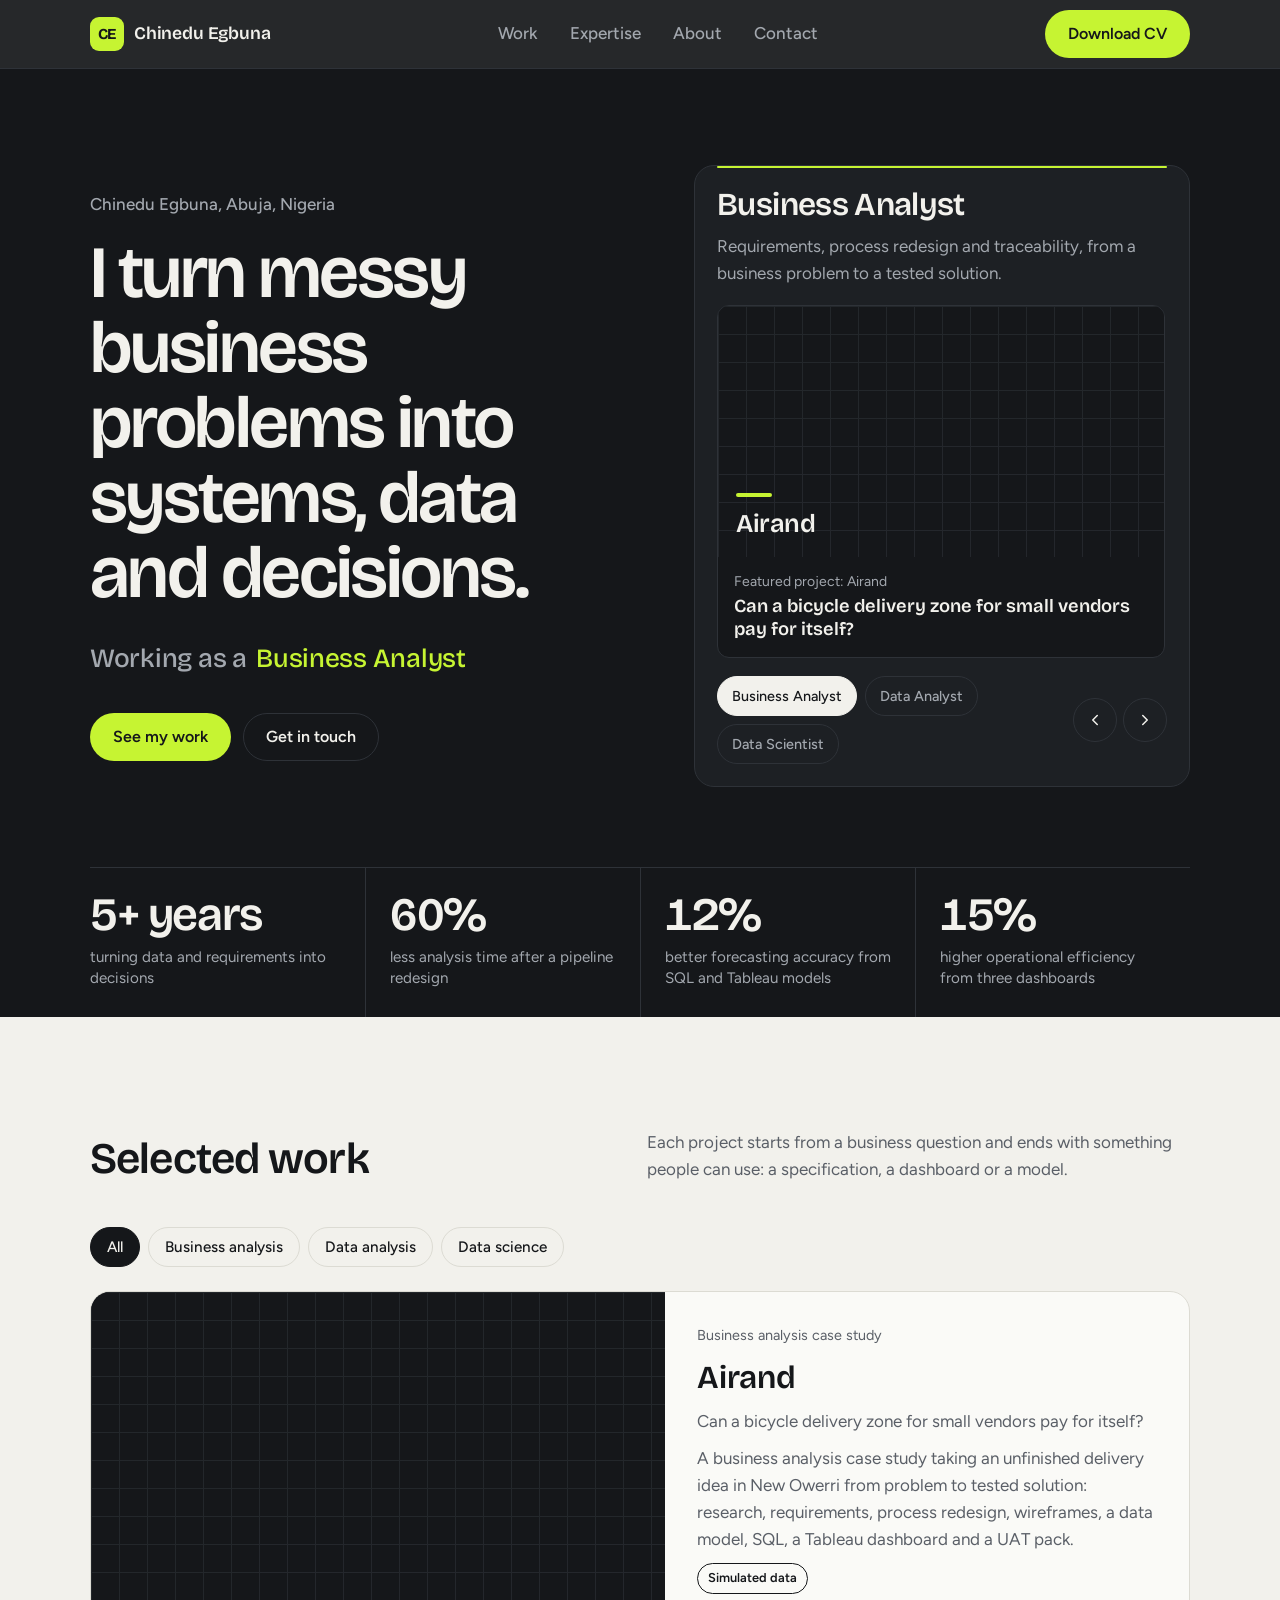
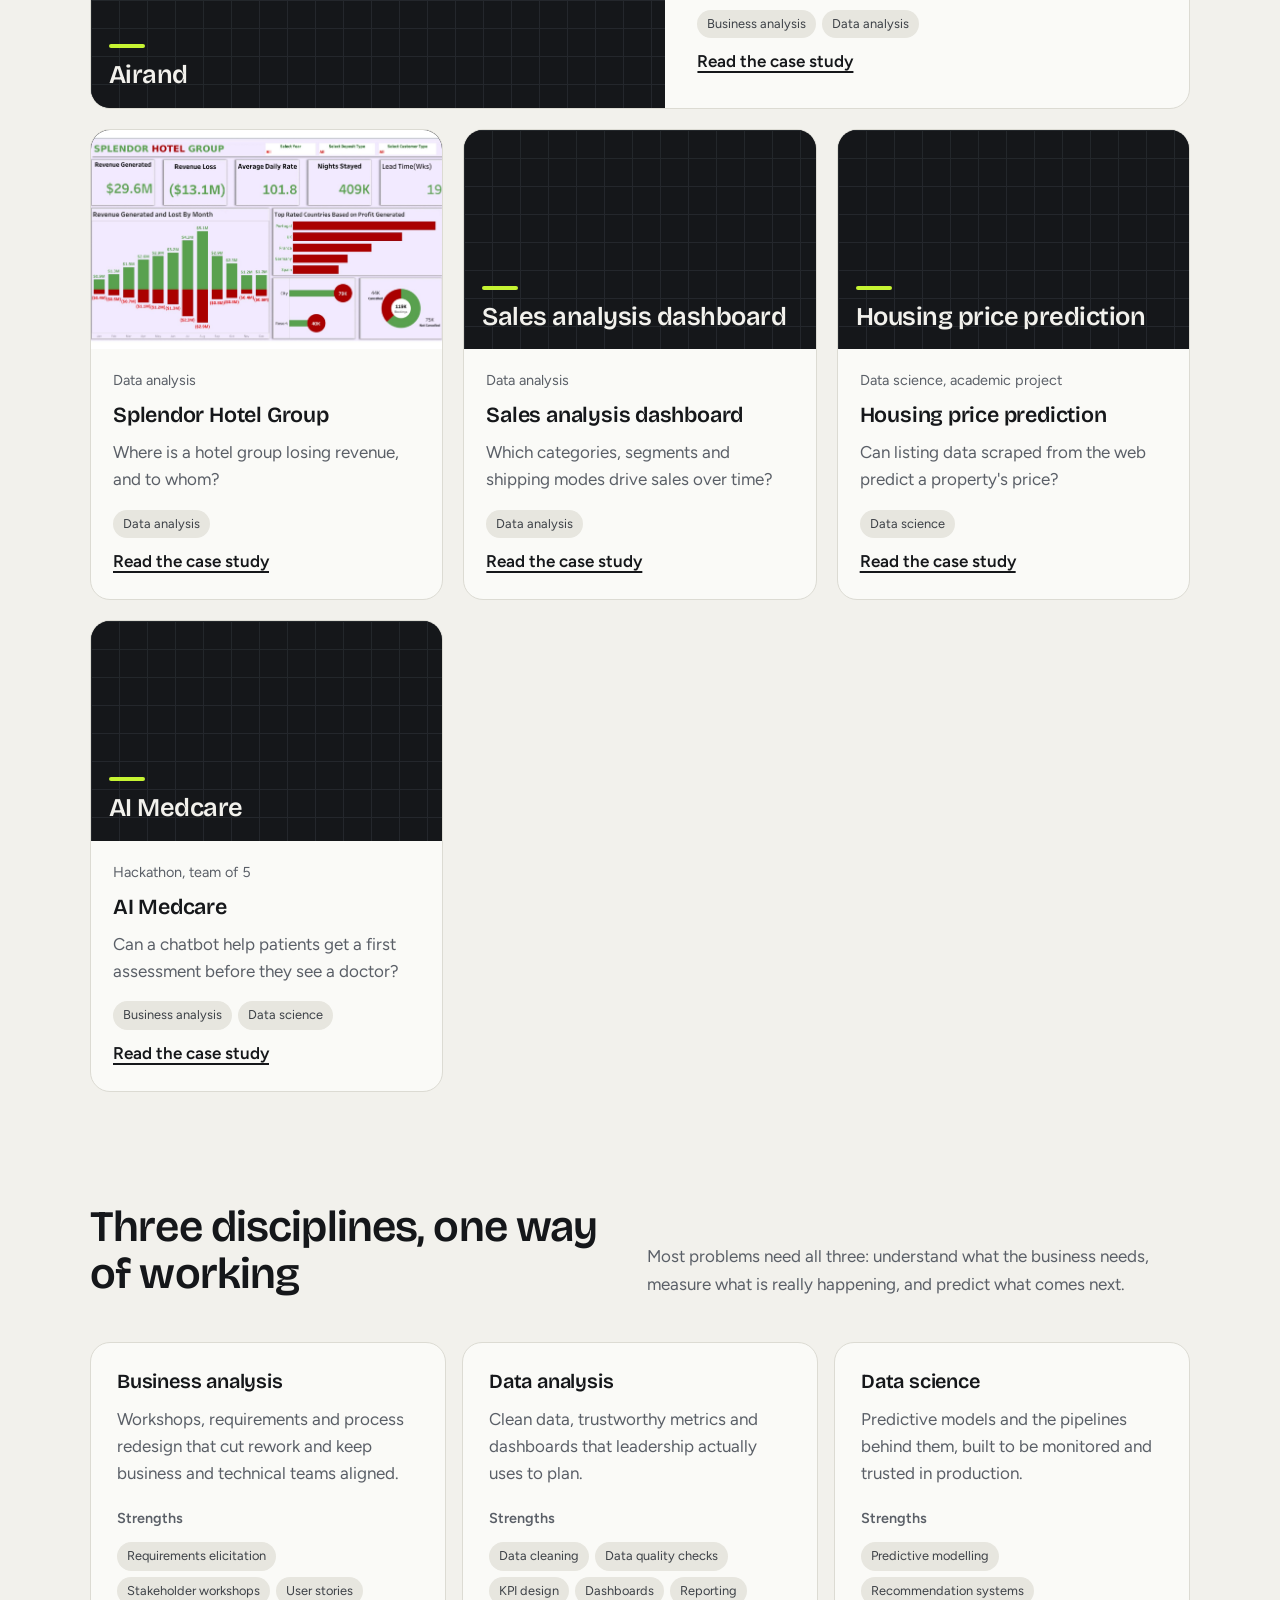
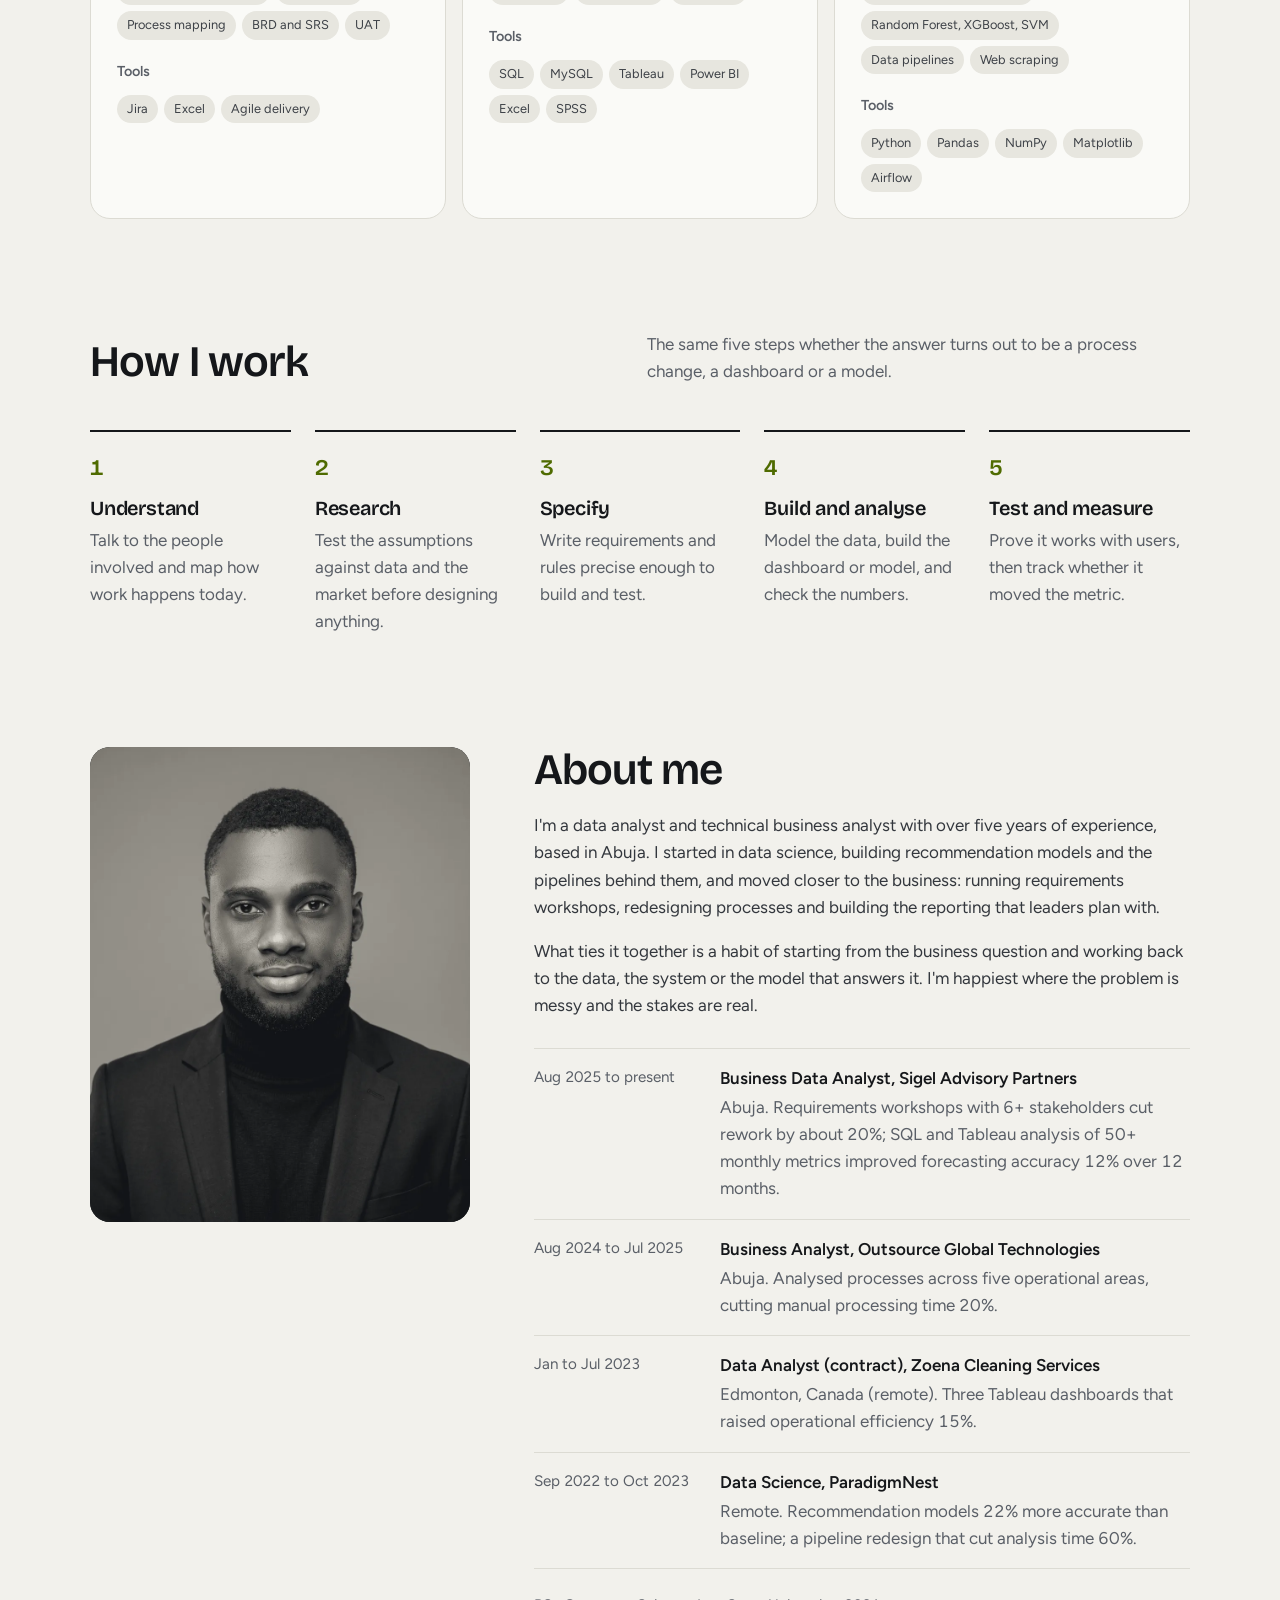
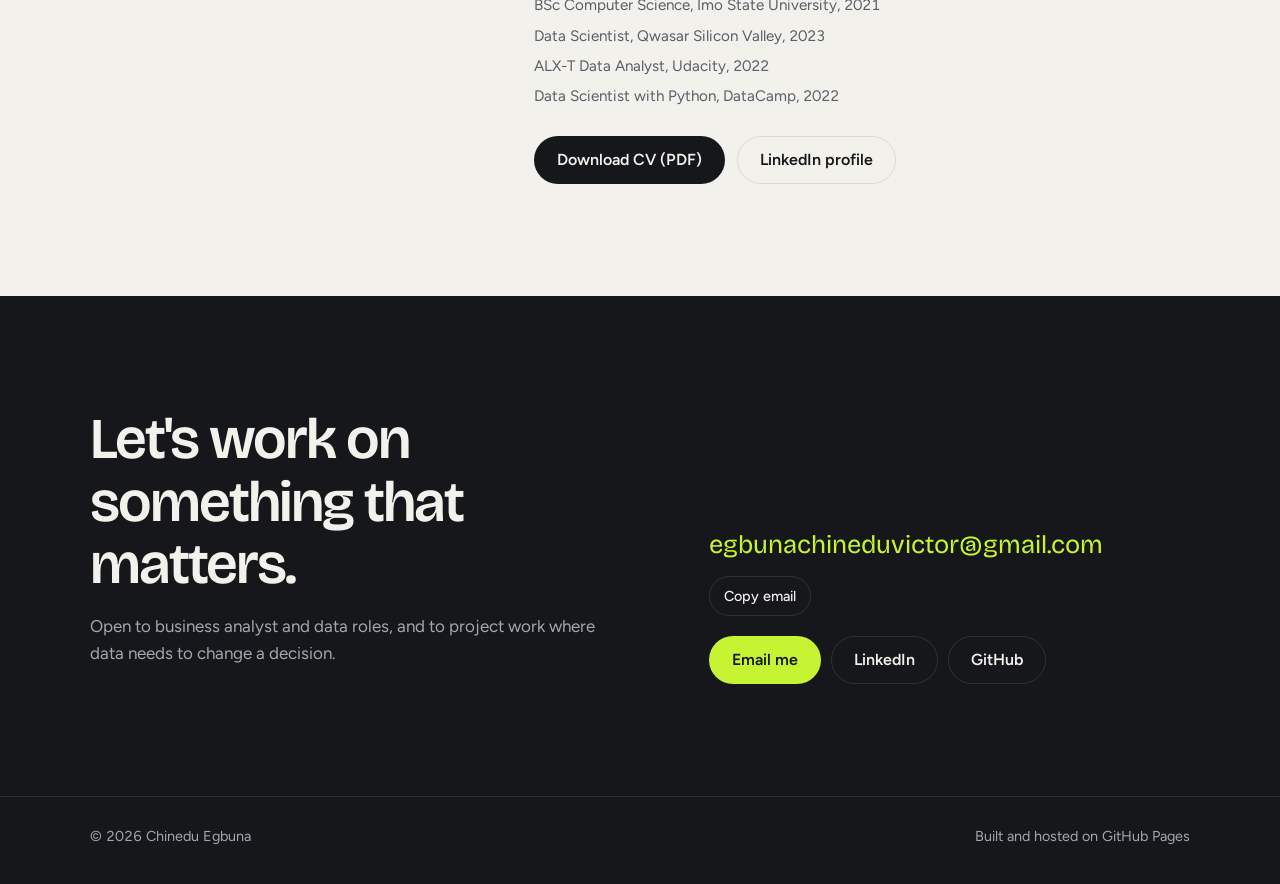
==== index.html @ e6e25c21 "Add files via upload" ====
<!doctype html>
<html lang="en">
<head>
  <meta charset="utf-8">
  <meta name="viewport" content="width=device-width, initial-scale=1">
  <title>Chinedu Egbuna: Business Analyst, Data Analyst, Data Scientist</title>
  <meta name="description" content="Chinedu Egbuna turns messy business problems into systems, data and decisions. Business analysis, data analysis and data science case studies.">
  <meta property="og:title" content="Chinedu Egbuna: Business, Data and Data Science">
  <meta property="og:description" content="I turn messy business problems into systems, data and decisions.">
  <meta property="og:type" content="website">
  <meta property="og:image" content="assets/img/chinedu-portrait.jpg">
  <meta name="theme-color" content="#15171A">
  <link rel="icon" href="data:image/svg+xml,%3Csvg xmlns='http://www.w3.org/2000/svg' viewBox='0 0 64 64'%3E%3Crect width='64' height='64' rx='16' fill='%23C6F432'/%3E%3Ctext x='32' y='42' font-family='Arial' font-weight='700' font-size='28' text-anchor='middle' fill='%2315171A'%3ECE%3C/text%3E%3C/svg%3E">
  <link rel="preconnect" href="https://fonts.googleapis.com">
  <link rel="preconnect" href="https://fonts.gstatic.com" crossorigin>
  <link href="https://fonts.googleapis.com/css2?family=Bricolage+Grotesque:opsz,wght@12..96,500;12..96,600;12..96,700&family=Figtree:wght@400;500;600&display=swap" rel="stylesheet">
  <link rel="stylesheet" href="assets/css/site.css">
</head>
<body>
  <a class="skip" href="#main">Skip to content</a>

  <header class="nav">
    <div class="wrap">
      <a class="brand" href="#top" aria-label="Chinedu Egbuna, home"><span class="brand-mark">CE</span><span>Chinedu Egbuna</span></a>
      <ul class="nav-links">
        <li><a href="#work">Work</a></li>
        <li><a href="#expertise">Expertise</a></li>
        <li><a href="#about">About</a></li>
        <li><a href="#contact">Contact</a></li>
      </ul>
      <a class="btn btn-primary nav-cta" href="assets/cv/Chinedu_Egbuna_CV.pdf" download>Download CV</a>
      <button class="menu-btn" type="button" aria-expanded="false" aria-controls="mobile-menu" aria-label="Open menu">
        <svg viewBox="0 0 24 24" fill="none" stroke="currentColor" stroke-width="2" stroke-linecap="round" aria-hidden="true"><path d="M4 7h16M4 12h16M4 17h16"/></svg>
      </button>
    </div>
    <nav id="mobile-menu" class="mobile-menu" aria-label="Mobile">
      <a href="#work">Work</a>
      <a href="#expertise">Expertise</a>
      <a href="#about">About</a>
      <a href="#contact">Contact</a>
      <a class="btn btn-primary" href="assets/cv/Chinedu_Egbuna_CV.pdf" download>Download CV</a>
    </nav>
  </header>

  <main id="main">
    <section class="hero dark" id="top">
      <div class="wrap">
        <div class="hero-grid">
          <div>
            <p class="hero-name enter d1">Chinedu Egbuna, Abuja, Nigeria</p>
            <h1 class="enter d2">I turn messy business problems into systems, data and decisions.</h1>
            <p class="role-line enter d3" aria-live="polite">
              <span>Working as a</span>
              <span class="role-word-box"><span class="role-word" id="role-word">Business Analyst</span></span>
            </p>
            <div class="hero-actions enter d4">
              <a class="btn btn-primary" href="#work">See my work</a>
              <a class="btn btn-ghost" href="#contact">Get in touch</a>
            </div>
          </div>

          <div class="role-panel enter d4" id="role-panel" role="region" aria-roledescription="carousel" aria-label="What I do">
            <div class="role-progress" aria-hidden="true"><span></span></div>
            <div class="role-viewport">
              <div class="role-track" id="role-track"><!-- slides rendered by site.js --></div>
            </div>
            <div class="role-controls">
              <div class="role-dots" id="role-dots" role="tablist" aria-label="Choose a role"></div>
              <div class="role-arrows">
                <button class="icon-btn" type="button" id="role-prev" aria-label="Previous role"><svg viewBox="0 0 24 24" fill="none" stroke="currentColor" stroke-width="2" stroke-linecap="round" stroke-linejoin="round" aria-hidden="true"><path d="M15 6l-6 6 6 6"/></svg></button>
                <button class="icon-btn" type="button" id="role-next" aria-label="Next role"><svg viewBox="0 0 24 24" fill="none" stroke="currentColor" stroke-width="2" stroke-linecap="round" stroke-linejoin="round" aria-hidden="true"><path d="M9 6l6 6-6 6"/></svg></button>
              </div>
            </div>
          </div>
        </div>

        <div class="proof">
          <div><strong>5+ years</strong><span>turning data and requirements into decisions</span></div>
          <div><strong>60%</strong><span>less analysis time after a pipeline redesign</span></div>
          <div><strong>12%</strong><span>better forecasting accuracy from SQL and Tableau models</span></div>
          <div><strong>15%</strong><span>higher operational efficiency from three dashboards</span></div>
        </div>
      </div>
    </section>

    <section class="section light" id="work">
      <div class="wrap">
        <div class="section-head">
          <h2>Selected work</h2>
          <p>Each project starts from a business question and ends with something people can use: a specification, a dashboard or a model.</p>
        </div>
        <div class="filters" role="group" aria-label="Filter projects">
          <button class="chip" type="button" data-filter="all" aria-pressed="true">All</button>
          <button class="chip" type="button" data-filter="business" aria-pressed="false">Business analysis</button>
          <button class="chip" type="button" data-filter="data" aria-pressed="false">Data analysis</button>
          <button class="chip" type="button" data-filter="science" aria-pressed="false">Data science</button>
        </div>
        <div class="work-grid" id="work-grid"><!-- cards rendered by site.js --></div>
      </div>
    </section>

    <section class="section light" id="expertise" style="padding-top: 0">
      <div class="wrap">
        <div class="section-head">
          <h2>Three disciplines, one way of working</h2>
          <p>Most problems need all three: understand what the business needs, measure what is really happening, and predict what comes next.</p>
        </div>
        <div class="expertise">
          <article class="exp-card">
            <h3>Business analysis</h3>
            <p>Workshops, requirements and process redesign that cut rework and keep business and technical teams aligned.</p>
            <h4>Strengths</h4>
            <ul><li class="tag">Requirements elicitation</li><li class="tag">Stakeholder workshops</li><li class="tag">User stories</li><li class="tag">Process mapping</li><li class="tag">BRD and SRS</li><li class="tag">UAT</li></ul>
            <h4>Tools</h4>
            <ul><li class="tag">Jira</li><li class="tag">Excel</li><li class="tag">Agile delivery</li></ul>
          </article>
          <article class="exp-card">
            <h3>Data analysis</h3>
            <p>Clean data, trustworthy metrics and dashboards that leadership actually uses to plan.</p>
            <h4>Strengths</h4>
            <ul><li class="tag">Data cleaning</li><li class="tag">Data quality checks</li><li class="tag">KPI design</li><li class="tag">Dashboards</li><li class="tag">Reporting</li></ul>
            <h4>Tools</h4>
            <ul><li class="tag">SQL</li><li class="tag">MySQL</li><li class="tag">Tableau</li><li class="tag">Power BI</li><li class="tag">Excel</li><li class="tag">SPSS</li></ul>
          </article>
          <article class="exp-card">
            <h3>Data science</h3>
            <p>Predictive models and the pipelines behind them, built to be monitored and trusted in production.</p>
            <h4>Strengths</h4>
            <ul><li class="tag">Predictive modelling</li><li class="tag">Recommendation systems</li><li class="tag">Random Forest, XGBoost, SVM</li><li class="tag">Data pipelines</li><li class="tag">Web scraping</li></ul>
            <h4>Tools</h4>
            <ul><li class="tag">Python</li><li class="tag">Pandas</li><li class="tag">NumPy</li><li class="tag">Matplotlib</li><li class="tag">Airflow</li></ul>
          </article>
        </div>
      </div>
    </section>

    <section class="section light" id="process" style="padding-top: 0">
      <div class="wrap">
        <div class="section-head">
          <h2>How I work</h2>
          <p>The same five steps whether the answer turns out to be a process change, a dashboard or a model.</p>
        </div>
        <ol class="steps">
          <li><h3>Understand</h3><p>Talk to the people involved and map how work happens today.</p></li>
          <li><h3>Research</h3><p>Test the assumptions against data and the market before designing anything.</p></li>
          <li><h3>Specify</h3><p>Write requirements and rules precise enough to build and test.</p></li>
          <li><h3>Build and analyse</h3><p>Model the data, build the dashboard or model, and check the numbers.</p></li>
          <li><h3>Test and measure</h3><p>Prove it works with users, then track whether it moved the metric.</p></li>
        </ol>
      </div>
    </section>

    <section class="section light" id="about" style="padding-top: 0">
      <div class="wrap about">
        <div class="portrait">
          <picture>
            <source srcset="assets/img/chinedu-portrait.webp" type="image/webp">
            <img src="assets/img/chinedu-portrait.jpg" alt="Chinedu Egbuna in a dark suit and turtleneck" width="900" height="1205" loading="lazy">
          </picture>
        </div>
        <div class="about-copy">
          <h2>About me</h2>
          <p>I'm a data analyst and technical business analyst with over five years of experience, based in Abuja. I started in data science, building recommendation models and the pipelines behind them, and moved closer to the business: running requirements workshops, redesigning processes and building the reporting that leaders plan with.</p>
          <p>What ties it together is a habit of starting from the business question and working back to the data, the system or the model that answers it. I'm happiest where the problem is messy and the stakes are real.</p>
          <ol class="timeline">
            <li><span class="when">Aug 2025 to present</span><span class="what">Business Data Analyst, Sigel Advisory Partners</span><span class="where">Abuja. Requirements workshops with 6+ stakeholders cut rework by about 20%; SQL and Tableau analysis of 50+ monthly metrics improved forecasting accuracy 12% over 12 months.</span></li>
            <li><span class="when">Aug 2024 to Jul 2025</span><span class="what">Business Analyst, Outsource Global Technologies</span><span class="where">Abuja. Analysed processes across five operational areas, cutting manual processing time 20%.</span></li>
            <li><span class="when">Jan to Jul 2023</span><span class="what">Data Analyst (contract), Zoena Cleaning Services</span><span class="where">Edmonton, Canada (remote). Three Tableau dashboards that raised operational efficiency 15%.</span></li>
            <li><span class="when">Sep 2022 to Oct 2023</span><span class="what">Data Science, ParadigmNest</span><span class="where">Remote. Recommendation models 22% more accurate than baseline; a pipeline redesign that cut analysis time 60%.</span></li>
          </ol>
          <div class="creds">
            <span>BSc Computer Science, Imo State University, 2021</span>
            <span>Data Scientist, Qwasar Silicon Valley, 2023</span>
            <span>ALX-T Data Analyst, Udacity, 2022</span>
            <span>Data Scientist with Python, DataCamp, 2022</span>
          </div>
          <div class="about-actions">
            <a class="btn btn-dark" href="assets/cv/Chinedu_Egbuna_CV.pdf" download>Download CV (PDF)</a>
            <a class="btn btn-ghost" href="https://www.linkedin.com/in/enayds/" target="_blank" rel="noopener">LinkedIn profile</a>
          </div>
        </div>
      </div>
    </section>

    <section class="section dark" id="contact">
      <div class="wrap contact">
        <div>
          <h2>Let's work on something that matters.</h2>
          <p>Open to business analyst and data roles, and to project work where data needs to change a decision.</p>
        </div>
        <div>
          <div class="contact-email">
            <a href="mailto:egbunachineduvictor@gmail.com">egbunachineduvictor@gmail.com</a>
            <button class="copy-btn" type="button" data-copy="egbunachineduvictor@gmail.com">Copy email</button>
          </div>
          <div class="socials">
            <a class="btn btn-primary" href="mailto:egbunachineduvictor@gmail.com">Email me</a>
            <a class="btn btn-ghost" href="https://www.linkedin.com/in/enayds/" target="_blank" rel="noopener">LinkedIn</a>
            <a class="btn btn-ghost" href="https://github.com/enayds" target="_blank" rel="noopener">GitHub</a>
          </div>
        </div>
      </div>
    </section>
  </main>

  <footer class="footer dark">
    <div class="wrap">
      <span>&copy; <span id="year">2026</span> Chinedu Egbuna</span>
      <span>Built and hosted on GitHub Pages</span>
    </div>
  </footer>

  <script src="assets/js/projects.js"></script>
  <script src="assets/js/site.js"></script>
</body>
</html>
---- assets/css/site.css ----
/* ===== Tokens ===== */
:root {
  --graphite: #15171A;
  --graphite-2: #1D2024;
  --graphite-3: #262A2F;
  --rule-dark: #2E3238;
  --bone: #F2F1EC;
  --paper: #FAFAF7;
  --ink: #15171A;
  --slate: #5A5F67;
  --mist: #A3A8AF;
  --rule-light: #DCDBD3;
  --signal: #C6F432;
  --signal-deep: #4F6B00;

  --display: "Bricolage Grotesque", "Helvetica Neue", Arial, sans-serif;
  --body: "Figtree", "Helvetica Neue", Arial, sans-serif;

  --wrap: 1180px;
  --gutter: clamp(20px, 4vw, 40px);
  --radius-s: 6px;
  --radius-m: 12px;
  --radius-l: 20px;
  --ease: cubic-bezier(.2, .7, .2, 1);
}

*, *::before, *::after { box-sizing: border-box; }
html { scroll-behavior: smooth; -webkit-text-size-adjust: 100%; }
body {
  margin: 0;
  font-family: var(--body);
  font-size: 1.0625rem;
  line-height: 1.6;
  color: var(--ink);
  background: var(--bone);
  font-variant-numeric: tabular-nums;
}
img { max-width: 100%; display: block; }
a { color: inherit; }
:focus-visible { outline: 2px solid var(--signal); outline-offset: 3px; border-radius: 4px; }
.light :focus-visible { outline-color: var(--signal-deep); }
.sr-only { position: absolute; width: 1px; height: 1px; padding: 0; margin: -1px; overflow: hidden; clip: rect(0 0 0 0); white-space: nowrap; border: 0; }
.wrap { width: 100%; max-width: var(--wrap); margin: 0 auto; padding: 0 var(--gutter); }
.skip { position: absolute; left: -999px; top: 8px; background: var(--signal); color: var(--ink); padding: 10px 14px; border-radius: var(--radius-s); z-index: 100; font-weight: 600; }
.skip:focus { left: 8px; }

h1, h2, h3 { font-family: var(--display); font-weight: 600; letter-spacing: -0.02em; line-height: 1.08; margin: 0; }
h2 { font-size: clamp(1.9rem, 3.4vw, 2.75rem); }
h3 { font-size: 1.25rem; letter-spacing: -0.01em; line-height: 1.25; }
p { margin: 0 0 1em; }

.dark { background: var(--graphite); color: var(--bone); }
.light { background: var(--bone); color: var(--ink); }

/* ===== Buttons ===== */
.btn { display: inline-flex; align-items: center; justify-content: center; gap: 8px; min-height: 48px; padding: 0 22px; border-radius: 999px; font: 600 1rem/1 var(--body); text-decoration: none; border: 1.5px solid transparent; cursor: pointer; transition: background .2s var(--ease), color .2s var(--ease), border-color .2s var(--ease); }
.btn-primary { background: var(--signal); color: var(--ink); }
.btn-primary:hover { background: #D6FF55; }
.btn-ghost { border-color: var(--rule-dark); color: var(--bone); background: transparent; }
.btn-ghost:hover { border-color: var(--bone); }
.light .btn-ghost { border-color: var(--rule-light); color: var(--ink); }
.light .btn-ghost:hover { border-color: var(--ink); }
.btn-dark { background: var(--ink); color: var(--bone); }
.btn-dark:hover { background: #2A2E33; }

/* ===== Navigation ===== */
.nav { position: sticky; top: 0; z-index: 50; background: rgba(21, 23, 26, .92); backdrop-filter: blur(10px); -webkit-backdrop-filter: blur(10px); border-bottom: 1px solid var(--rule-dark); color: var(--bone); }
.nav .wrap { display: flex; align-items: center; justify-content: space-between; min-height: 68px; gap: 16px; }
.brand { display: flex; align-items: center; gap: 10px; text-decoration: none; font-family: var(--display); font-weight: 600; font-size: 1.1rem; letter-spacing: -0.01em; }
.brand-mark { width: 34px; height: 34px; border-radius: 9px; background: var(--signal); color: var(--ink); display: grid; place-items: center; font-size: .95rem; font-weight: 700; }
.nav-links { display: none; align-items: center; gap: 4px; list-style: none; margin: 0; padding: 0; }
.nav-links a { display: inline-flex; align-items: center; min-height: 44px; padding: 0 14px; border-radius: 999px; text-decoration: none; color: var(--mist); font-weight: 500; }
.nav-links a:hover, .nav-links a[aria-current="page"] { color: var(--bone); }
.nav-cta { display: none; }
.menu-btn { display: inline-flex; align-items: center; justify-content: center; width: 48px; height: 48px; border-radius: 12px; border: 1px solid var(--rule-dark); background: transparent; color: var(--bone); cursor: pointer; }
.menu-btn svg { width: 22px; height: 22px; }
.mobile-menu { display: none; border-top: 1px solid var(--rule-dark); padding: 12px var(--gutter) 20px; }
.mobile-menu.open { display: block; }
.mobile-menu a { display: flex; align-items: center; min-height: 52px; text-decoration: none; font-family: var(--display); font-size: 1.4rem; border-bottom: 1px solid var(--rule-dark); }
.mobile-menu .btn { margin-top: 16px; width: 100%; }
@media (min-width: 900px) {
  .nav-links, .nav-cta { display: flex; }
  .menu-btn, .mobile-menu, .mobile-menu.open { display: none; }
}

/* ===== Hero ===== */
.hero { padding: clamp(48px, 8vw, 96px) 0 0; overflow: hidden; }
.hero-grid { display: grid; gap: 40px; align-items: center; }
.hero-grid > * { min-width: 0; }
.hero-name { color: var(--mist); font-weight: 500; margin-bottom: 18px; }
.hero h1 { font-size: clamp(2.5rem, 6vw, 4.6rem); line-height: 1.02; letter-spacing: -0.035em; max-width: 13ch; font-weight: 600; }
.role-line { margin: 26px 0 0; font-size: clamp(1.25rem, 2.4vw, 1.65rem); font-family: var(--display); font-weight: 500; letter-spacing: -0.01em; color: var(--mist); display: flex; flex-wrap: wrap; gap: 0 .35em; align-items: baseline; }
.role-word-box { position: relative; display: inline-grid; color: var(--signal); }
.role-word { grid-area: 1 / 1; white-space: nowrap; transition: transform .45s var(--ease), opacity .45s var(--ease); }
.role-word.out { transform: translateY(-60%); opacity: 0; }
.role-word.in-start { transform: translateY(60%); opacity: 0; }
.hero-actions { display: flex; flex-wrap: wrap; gap: 12px; margin-top: 34px; }

.role-panel { position: relative; background: var(--graphite-2); border: 1px solid var(--rule-dark); border-radius: var(--radius-l); padding: 22px; min-height: 100%; }
.role-viewport { overflow: hidden; touch-action: pan-y; }
.role-track { display: flex; transition: transform .55s var(--ease); }
.role-slide { flex: 0 0 100%; min-width: 0; padding-right: 2px; }
.role-slide h2 { font-size: clamp(1.5rem, 2.6vw, 2rem); color: var(--bone); }
.role-slide > p { color: var(--mist); margin: 10px 0 18px; max-width: 46ch; }
.role-project { display: block; text-decoration: none; border-radius: var(--radius-m); overflow: hidden; background: var(--graphite); border: 1px solid var(--rule-dark); transition: border-color .2s var(--ease); }
.role-project:hover { border-color: var(--mist); }
.role-project .cover { aspect-ratio: 16 / 9; }
.role-project-body { padding: 14px 16px 16px; }
.role-project-kicker { font-size: .875rem; color: var(--mist); }
.role-project-title { font-family: var(--display); font-weight: 600; font-size: 1.15rem; line-height: 1.25; margin-top: 2px; }
.role-controls { display: flex; flex-wrap: wrap; align-items: center; justify-content: space-between; gap: 12px; margin-top: 18px; }
.role-dots { flex: 1 1 220px; }
.role-dots { display: flex; gap: 8px; flex-wrap: wrap; }
.role-dot { min-height: 40px; padding: 0 14px; border-radius: 999px; border: 1px solid var(--rule-dark); background: transparent; color: var(--mist); font: 500 .9rem/1 var(--body); cursor: pointer; }
.role-dot[aria-selected="true"] { background: var(--bone); color: var(--ink); border-color: var(--bone); }
.role-arrows { display: flex; gap: 6px; }
.icon-btn { width: 44px; height: 44px; border-radius: 999px; border: 1px solid var(--rule-dark); background: transparent; color: var(--bone); display: grid; place-items: center; cursor: pointer; }
.icon-btn:hover { border-color: var(--bone); }
.icon-btn svg { width: 18px; height: 18px; }
.role-progress { position: absolute; left: 22px; right: 22px; top: 0; height: 2px; background: transparent; overflow: hidden; border-radius: 2px; }
.role-progress span { display: block; height: 100%; width: 0; background: var(--signal); }
.role-progress.run span { animation: progress var(--dwell, 6s) linear forwards; }
.role-panel.paused .role-progress span { animation-play-state: paused; }
@keyframes progress { to { width: 100%; } }
@media (max-width: 899px) { .role-dot { padding: 0 12px; font-size: .85rem; } }
@media (min-width: 960px) {
  .hero-grid { grid-template-columns: minmax(0, 1.05fr) minmax(0, .95fr); gap: 56px; }
}

/* Proof strip */
.proof { margin-top: clamp(48px, 7vw, 80px); border-top: 1px solid var(--rule-dark); display: grid; grid-template-columns: repeat(2, minmax(0, 1fr)); }
.proof div { padding: 24px 16px 28px 0; border-bottom: 1px solid var(--rule-dark); }
.proof strong { display: block; font-family: var(--display); font-weight: 600; font-size: clamp(2rem, 4vw, 2.9rem); letter-spacing: -0.03em; line-height: 1; color: var(--bone); }
.proof span { display: block; margin-top: 8px; color: var(--mist); font-size: .95rem; line-height: 1.4; max-width: 24ch; }
@media (min-width: 900px) {
  .proof { grid-template-columns: repeat(4, minmax(0, 1fr)); }
  .proof div { border-bottom: 0; padding-right: 24px; }
  .proof div + div { border-left: 1px solid var(--rule-dark); padding-left: 24px; }
}

/* ===== Sections ===== */
.section { padding: clamp(64px, 9vw, 112px) 0; }
.section-head { display: grid; gap: 14px; margin-bottom: clamp(28px, 4vw, 44px); }
.section-head p { color: var(--slate); max-width: 56ch; margin: 0; }
.dark .section-head p { color: var(--mist); }
@media (min-width: 900px) { .section-head { grid-template-columns: 1fr 1fr; align-items: end; } }

/* Covers */
.cover { position: relative; overflow: hidden; background: var(--graphite-3); }
.cover img { width: 100%; height: 100%; object-fit: cover; object-position: top center; }
.cover-text { position: absolute; inset: 0; display: flex; flex-direction: column; justify-content: flex-end; padding: 18px; background: var(--graphite); color: var(--bone); }
.cover-text::before { content: ""; position: absolute; inset: 0; background-image: linear-gradient(var(--rule-dark) 1px, transparent 1px), linear-gradient(90deg, var(--rule-dark) 1px, transparent 1px); background-size: 28px 28px; opacity: .6; }
.cover-text b { position: relative; font-family: var(--display); font-weight: 600; font-size: clamp(1.2rem, 2.4vw, 1.6rem); line-height: 1.15; letter-spacing: -0.02em; max-width: 18ch; }
.cover-text i { position: relative; font-style: normal; display: inline-block; width: 36px; height: 4px; background: var(--signal); margin-bottom: 12px; border-radius: 2px; }

/* ===== Work ===== */
.filters { display: flex; flex-wrap: wrap; gap: 8px; margin-bottom: 24px; }
.chip { min-height: 40px; padding: 0 16px; border-radius: 999px; border: 1px solid var(--rule-light); background: transparent; color: var(--ink); font: 500 .95rem/1 var(--body); cursor: pointer; }
.chip[aria-pressed="true"] { background: var(--ink); border-color: var(--ink); color: var(--bone); }
.work-grid { display: grid; gap: 20px; }
.work-card { display: flex; flex-direction: column; text-decoration: none; background: var(--paper); border: 1px solid var(--rule-light); border-radius: var(--radius-l); overflow: hidden; transition: border-color .2s var(--ease); }
.work-card:hover { border-color: var(--ink); }
.work-card .cover { aspect-ratio: 16 / 10; }
.work-body { padding: 20px 22px 24px; display: flex; flex-direction: column; gap: 10px; flex: 1; }
.work-type { font-size: .9rem; color: var(--slate); }
.work-card h3 { font-size: 1.35rem; }
.work-q { color: var(--slate); margin: 0; }
.tags { display: flex; flex-wrap: wrap; gap: 6px; margin-top: auto; padding-top: 6px; }
.tag { font-size: .8rem; padding: 4px 10px; border-radius: 999px; background: #E7E6DF; color: #3D4147; }
.dark .tag { background: var(--graphite-3); color: var(--mist); }
.work-more { font-weight: 600; text-decoration: underline; text-underline-offset: 4px; text-decoration-thickness: 1.5px; }
@media (min-width: 720px) { .work-grid { grid-template-columns: repeat(2, minmax(0, 1fr)); } }
@media (min-width: 1040px) {
  .work-grid { grid-template-columns: repeat(3, minmax(0, 1fr)); }
  .work-card.featured { grid-column: 1 / -1; flex-direction: row; }
  .work-card.featured .cover { flex: 1.25; aspect-ratio: auto; min-height: 360px; }
  .work-card.featured .work-body { flex: 1; padding: 32px; justify-content: center; }
  .work-card.featured h3 { font-size: 2rem; }
}
.simulated { display: inline-flex; align-items: center; gap: 6px; font-size: .8rem; font-weight: 600; padding: 4px 10px; border-radius: 999px; border: 1px solid currentColor; width: fit-content; }

/* ===== Expertise ===== */
.expertise { display: grid; gap: 16px; }
.exp-card { background: var(--paper); border: 1px solid var(--rule-light); border-radius: var(--radius-l); padding: 26px; display: flex; flex-direction: column; gap: 12px; }
.exp-card p { color: var(--slate); margin: 0; }
.exp-card h4 { margin: 8px 0 0; font-size: .9rem; font-weight: 600; color: var(--slate); }
.exp-card ul { list-style: none; padding: 0; margin: 0; display: flex; flex-wrap: wrap; gap: 6px; }
@media (min-width: 900px) { .expertise { grid-template-columns: repeat(3, minmax(0, 1fr)); } }

/* ===== Process ===== */
.steps { list-style: none; margin: 0; padding: 0; display: grid; gap: 0; counter-reset: step; border-top: 1px solid var(--rule-light); }
.steps li { counter-increment: step; padding: 20px 0; border-bottom: 1px solid var(--rule-light); display: grid; grid-template-columns: 48px 1fr; gap: 4px 12px; }
.steps li::before { content: counter(step); grid-row: span 2; font-family: var(--display); font-weight: 600; font-size: 1.4rem; color: var(--signal-deep); }
.steps p { margin: 0; color: var(--slate); }
@media (min-width: 900px) {
  .steps { grid-template-columns: repeat(5, minmax(0, 1fr)); border-top: 0; gap: 24px; }
  .steps li { display: block; border-bottom: 0; border-top: 2px solid var(--ink); padding: 18px 0 0; }
  .steps li::before { display: block; margin-bottom: 10px; }
  .steps h3 { margin-bottom: 6px; }
}

/* ===== About ===== */
.about { display: grid; gap: 36px; }
.portrait { border-radius: var(--radius-l); overflow: hidden; background: var(--graphite); aspect-ratio: 4 / 5; max-width: 420px; }
.portrait img { width: 100%; height: 100%; object-fit: cover; object-position: center 20%; }
.about h2 { margin-bottom: 18px; }
.about-copy p { color: #33373D; max-width: 62ch; }
.timeline { list-style: none; margin: 28px 0 0; padding: 0; border-top: 1px solid var(--rule-light); }
.timeline li { display: grid; gap: 2px 16px; padding: 16px 0; border-bottom: 1px solid var(--rule-light); }
.timeline .when { color: var(--slate); font-size: .95rem; }
.timeline .what { font-weight: 600; }
.timeline .where { color: var(--slate); }
.creds { margin-top: 24px; display: grid; gap: 6px; color: var(--slate); font-size: .95rem; }
.about-actions { display: flex; flex-wrap: wrap; gap: 12px; margin-top: 28px; }
@media (min-width: 720px) { .timeline li { grid-template-columns: 170px 1fr; } .timeline .where { grid-column: 2; } }
@media (min-width: 960px) { .about { grid-template-columns: 380px 1fr; gap: 64px; align-items: start; } .portrait { position: sticky; top: 96px; } }

/* ===== Contact ===== */
.contact { display: grid; gap: 32px; }
.contact h2 { font-size: clamp(2.2rem, 5vw, 3.6rem); letter-spacing: -0.035em; max-width: 14ch; margin-bottom: 18px; }
.contact p { color: var(--mist); max-width: 46ch; }
.contact-email { display: flex; flex-wrap: wrap; align-items: center; gap: 10px; margin: 8px 0 20px; }
.contact-email a { font-family: var(--display); font-size: clamp(1.15rem, 2.6vw, 1.6rem); color: var(--signal); text-decoration: none; word-break: break-all; }
.contact-email a:hover { text-decoration: underline; text-underline-offset: 5px; }
.copy-btn { min-height: 40px; padding: 0 14px; border-radius: 999px; border: 1px solid var(--rule-dark); background: transparent; color: var(--bone); font: 500 .9rem/1 var(--body); cursor: pointer; }
.socials { display: flex; flex-wrap: wrap; gap: 10px; }
@media (min-width: 900px) { .contact { grid-template-columns: 1.1fr .9fr; align-items: end; } }

/* ===== Footer ===== */
.footer { border-top: 1px solid var(--rule-dark); padding: 28px 0 36px; color: var(--mist); font-size: .9rem; }
.footer .wrap { display: flex; flex-wrap: wrap; justify-content: space-between; gap: 12px; }
.footer a { color: var(--mist); }

/* ===== Case-study template ===== */
.cs-head { padding: clamp(36px, 6vw, 72px) 0 clamp(36px, 5vw, 56px); }
.back { display: inline-flex; align-items: center; gap: 8px; min-height: 44px; color: var(--mist); text-decoration: none; font-weight: 500; }
.back:hover { color: var(--bone); }
.cs-type { color: var(--mist); margin: 18px 0 10px; }
.cs-head h1 { font-size: clamp(2.2rem, 5.2vw, 4rem); letter-spacing: -0.035em; max-width: 20ch; }
.cs-q { font-family: var(--display); font-size: clamp(1.2rem, 2.4vw, 1.6rem); color: var(--bone); margin: 18px 0 0; max-width: 34ch; line-height: 1.3; }
.cs-summary { color: var(--mist); max-width: 64ch; margin: 18px 0 0; }
.cs-meta { display: grid; grid-template-columns: repeat(2, minmax(0, 1fr)); gap: 18px 24px; margin-top: 32px; padding-top: 24px; border-top: 1px solid var(--rule-dark); }
.cs-meta dt { color: var(--mist); font-size: .875rem; }
.cs-meta dd { margin: 4px 0 0; }
.cs-links { display: flex; flex-wrap: wrap; gap: 12px; margin-top: 28px; }
@media (min-width: 900px) { .cs-meta { grid-template-columns: repeat(4, minmax(0, 1fr)); } }

.findings { display: grid; gap: 14px; margin: 0 0 8px; }
.finding { background: var(--paper); border: 1px solid var(--rule-light); border-radius: var(--radius-m); padding: 22px; }
.finding strong { display: block; font-family: var(--display); font-weight: 600; font-size: clamp(1.9rem, 3.6vw, 2.6rem); letter-spacing: -0.03em; line-height: 1; }
.finding span { display: block; margin-top: 10px; color: var(--slate); }
@media (min-width: 760px) { .findings { grid-template-columns: repeat(3, minmax(0, 1fr)); } }

.cs-body { display: grid; gap: 40px; padding: clamp(48px, 7vw, 88px) 0; }
.toc { display: none; }
.toc ol { list-style: none; margin: 0; padding: 0; border-left: 1px solid var(--rule-light); }
.toc a { display: block; padding: 7px 0 7px 16px; margin-left: -1px; border-left: 2px solid transparent; text-decoration: none; color: var(--slate); font-size: .95rem; }
.toc a:hover { color: var(--ink); }
.toc a.active { color: var(--ink); border-left-color: var(--ink); font-weight: 600; }
.toc p { font-weight: 600; margin-bottom: 10px; }
.prose { max-width: 68ch; }
.prose section { scroll-margin-top: 96px; padding-bottom: 12px; }
.prose section + section { margin-top: 40px; }
.prose h2 { font-size: clamp(1.6rem, 2.8vw, 2.1rem); margin-bottom: 16px; }
.prose p, .prose li { color: #2E3237; }
.prose ul { padding-left: 1.2em; margin: 0 0 1em; }
.prose li { margin-bottom: .5em; }
.prose em { font-style: normal; background: linear-gradient(transparent 62%, rgba(198, 244, 50, .55) 62%); }
.prose .note { font-size: .95rem; color: var(--slate); border-left: 3px solid var(--rule-light); padding-left: 14px; }
@media (min-width: 1040px) {
  .cs-body { grid-template-columns: 220px minmax(0, 1fr); gap: 64px; }
  .toc { display: block; position: sticky; top: 100px; align-self: start; }
}

.embed { margin: 28px 0 8px; }
.embed-frame { background: var(--paper); border: 1px solid var(--rule-light); border-radius: var(--radius-m); overflow: auto; }
.embed-frame .tableauPlaceholder { margin: 0 auto; }
.embed-fallback { display: block; border: 1px solid var(--rule-light); border-radius: var(--radius-m); overflow: hidden; text-decoration: none; background: var(--paper); }
.embed-fallback img { width: 100%; }
.embed-fallback span { display: block; padding: 12px 16px; font-weight: 600; }
.embed-caption { display: flex; flex-wrap: wrap; justify-content: space-between; gap: 10px; align-items: center; margin-top: 12px; color: var(--slate); font-size: .95rem; }

.artefacts { display: grid; gap: 12px; margin-top: 8px; }
.artefact { display: flex; justify-content: space-between; align-items: center; gap: 16px; padding: 18px 20px; background: var(--paper); border: 1px solid var(--rule-light); border-radius: var(--radius-m); text-decoration: none; }
a.artefact:hover { border-color: var(--ink); }
.artefact b { display: block; }
.artefact small { color: var(--slate); font-size: .9rem; }
.artefact .status { font-size: .85rem; color: var(--slate); white-space: nowrap; }
@media (min-width: 760px) { .artefacts { grid-template-columns: repeat(2, minmax(0, 1fr)); } }

.author { display: flex; gap: 18px; align-items: center; margin-top: 48px; padding: 20px; background: var(--paper); border: 1px solid var(--rule-light); border-radius: var(--radius-m); }
.author img { width: 72px; height: 72px; border-radius: 50%; object-fit: cover; object-position: center 25%; flex: none; }
.author p { margin: 0; color: var(--slate); }
.author b { color: var(--ink); }

.next-project { display: block; text-decoration: none; padding: 40px 0 48px; }
.next-project span { color: var(--mist); }
.next-project b { display: block; font-family: var(--display); font-weight: 600; font-size: clamp(1.8rem, 4vw, 2.8rem); letter-spacing: -0.03em; margin-top: 6px; }
.next-project:hover b { text-decoration: underline; text-underline-offset: 8px; text-decoration-thickness: 2px; }

/* ===== One orchestrated entrance (hero only) ===== */
.enter { opacity: 0; transform: translateY(14px); animation: enter .7s var(--ease) forwards; }
.enter.d1 { animation-delay: .05s; } .enter.d2 { animation-delay: .15s; } .enter.d3 { animation-delay: .25s; } .enter.d4 { animation-delay: .4s; }
@keyframes enter { to { opacity: 1; transform: none; } }

@media (prefers-reduced-motion: reduce) {
  html { scroll-behavior: auto; }
  .enter { animation: none; opacity: 1; transform: none; }
  .role-track { transition: none; }
  .role-word { transition: opacity .2s linear; transform: none !important; }
  .role-progress { display: none; }
}
section[id] { scroll-margin-top: 72px; }
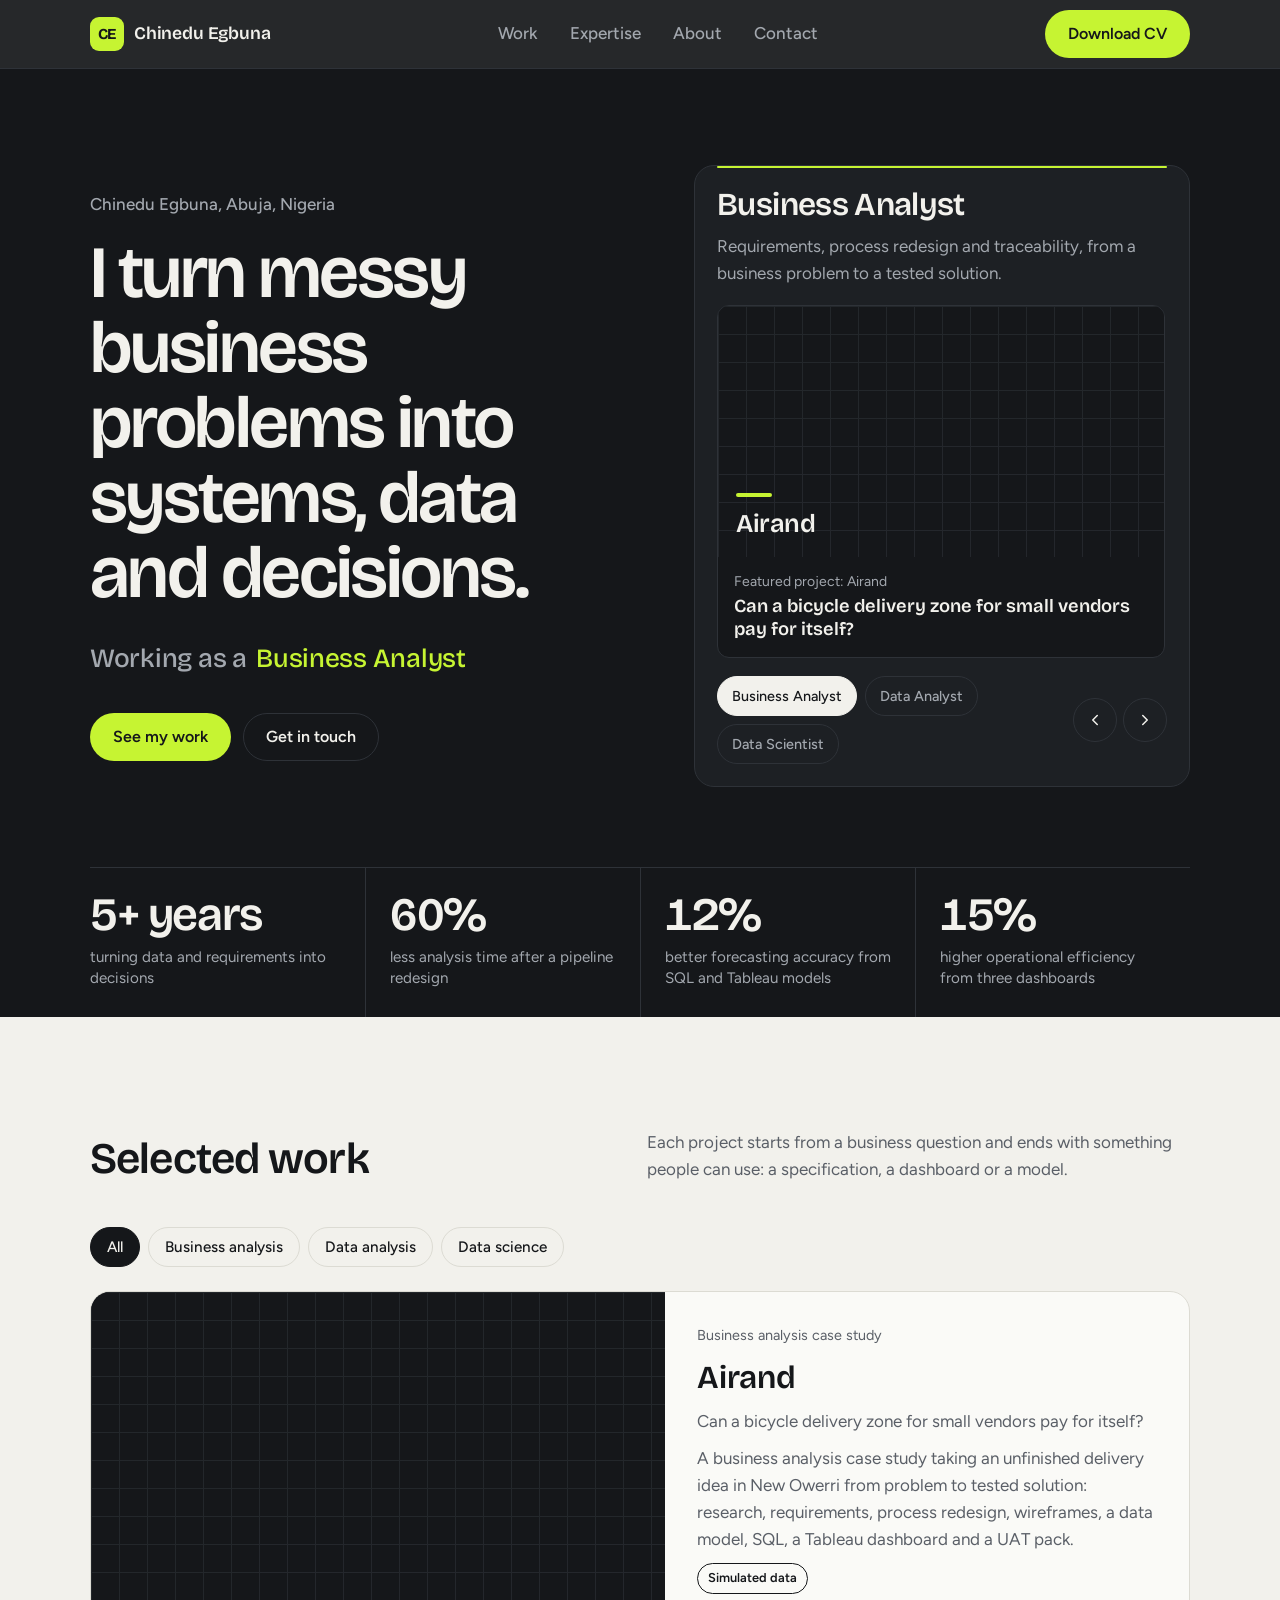
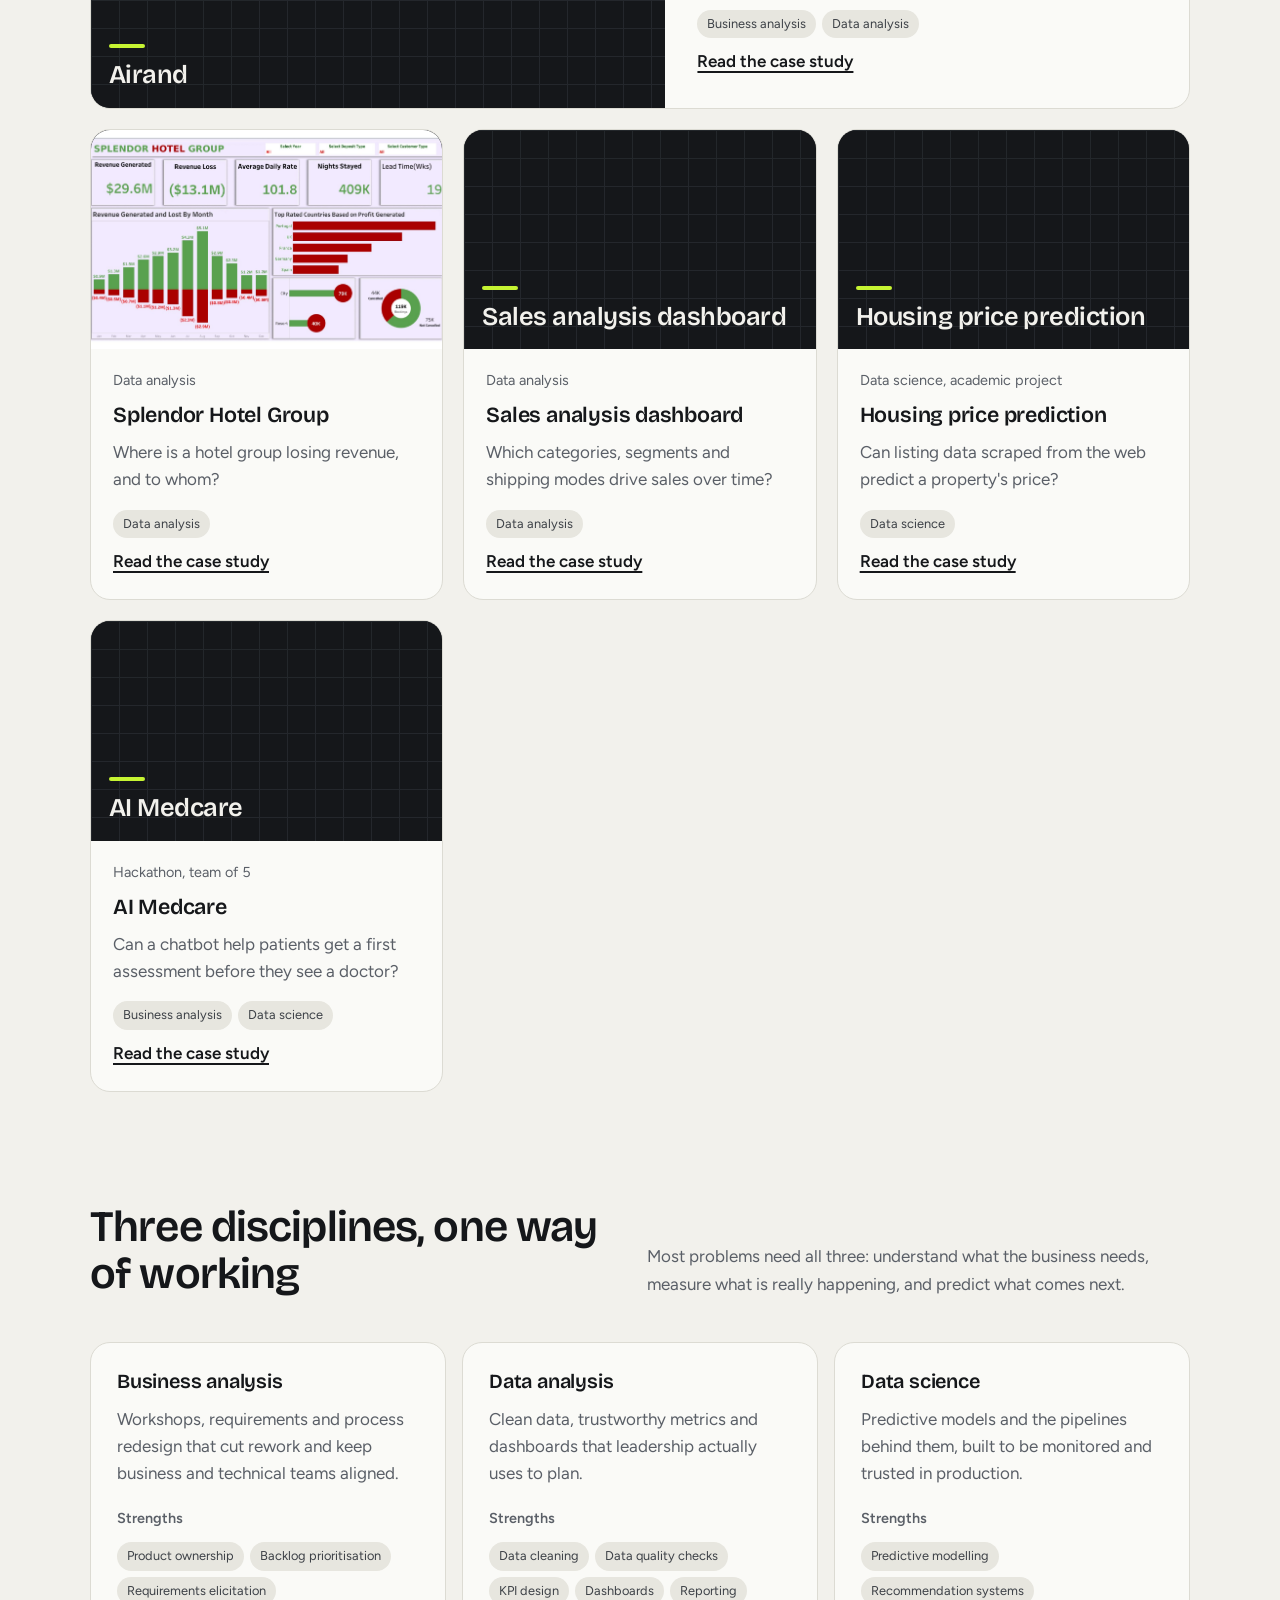
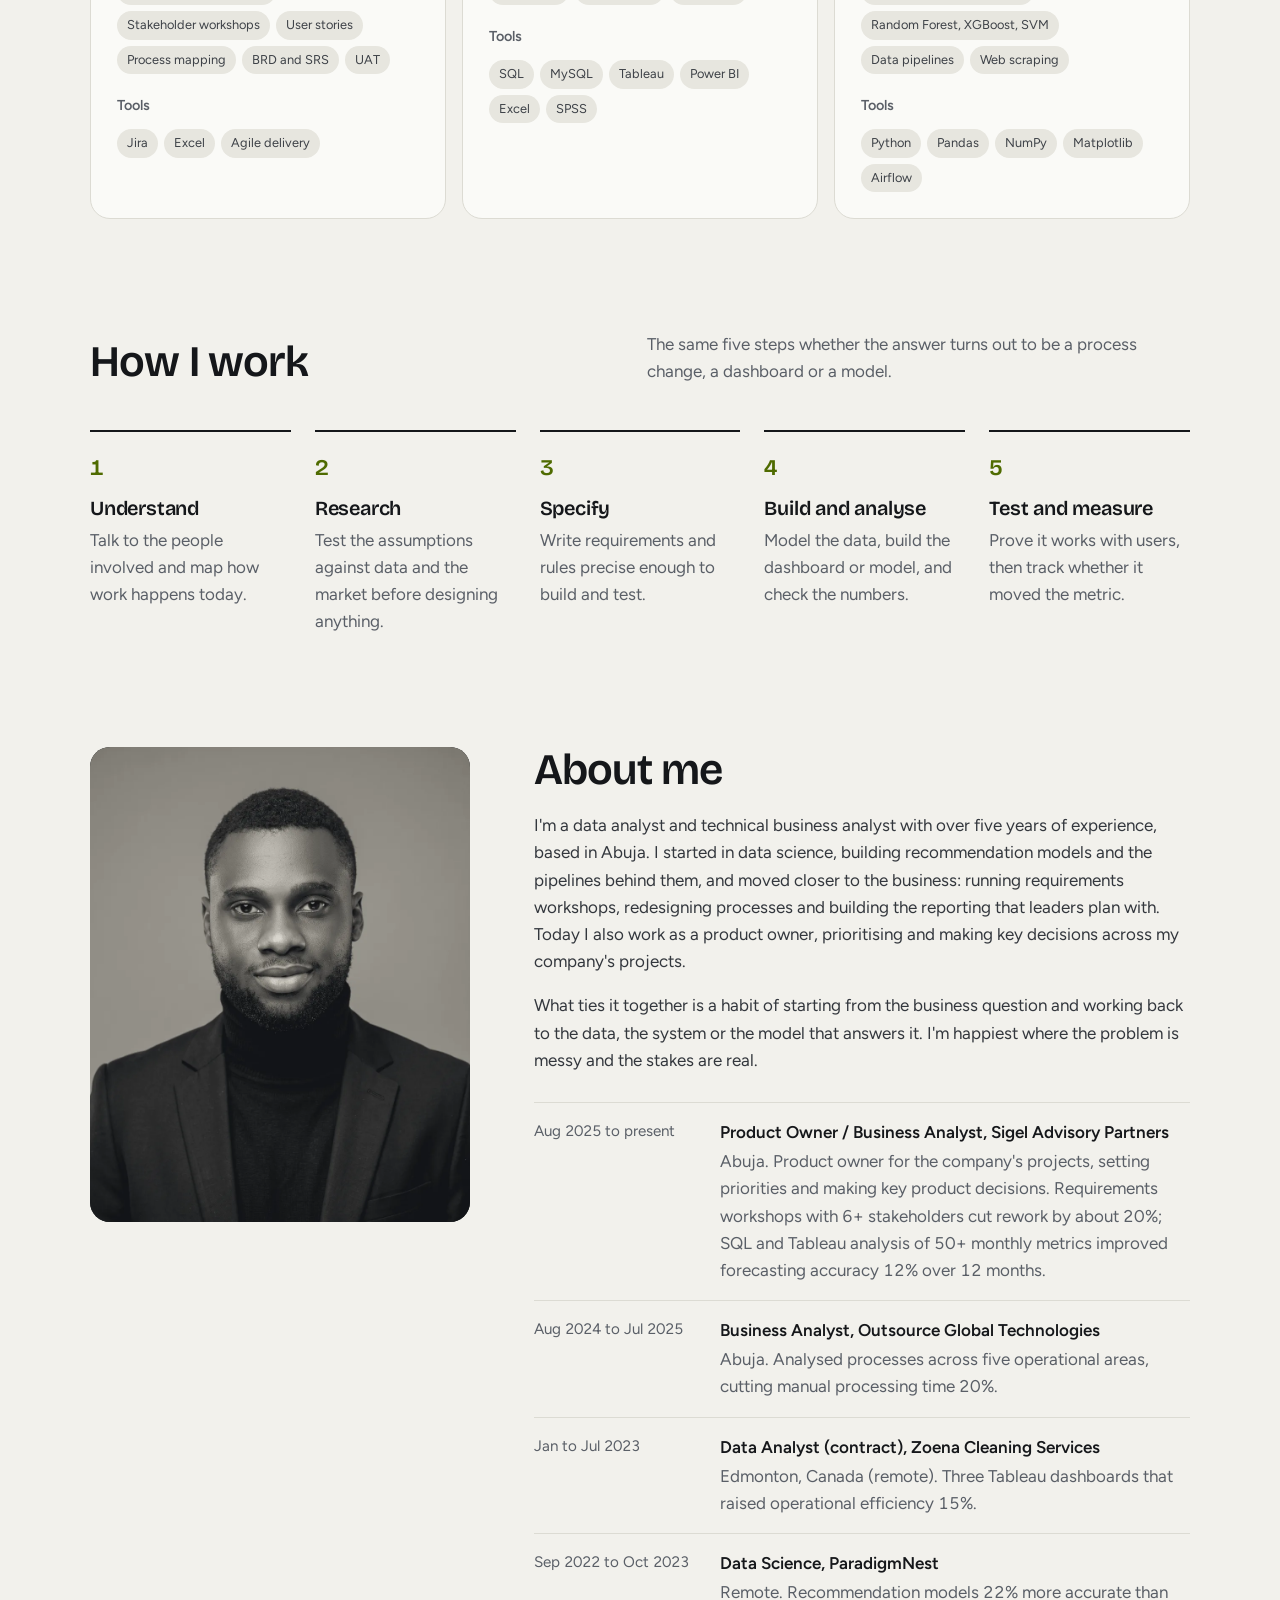
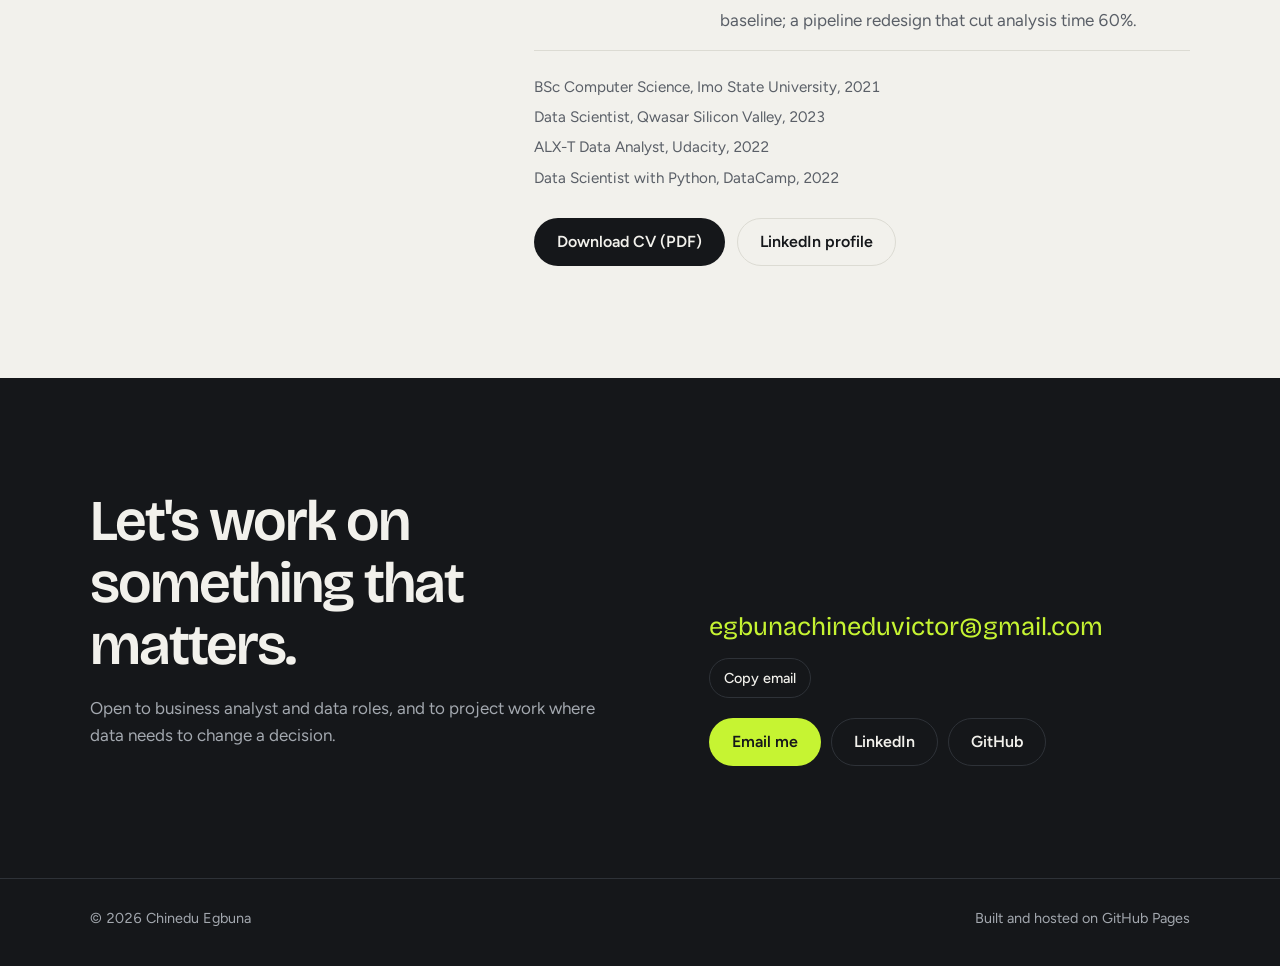
==== commit 9157157b: "Add files via upload" ====
--- a/index.html
+++ b/index.html
@@ -110,7 +110,7 @@
             <h3>Business analysis</h3>
             <p>Workshops, requirements and process redesign that cut rework and keep business and technical teams aligned.</p>
             <h4>Strengths</h4>
-            <ul><li class="tag">Requirements elicitation</li><li class="tag">Stakeholder workshops</li><li class="tag">User stories</li><li class="tag">Process mapping</li><li class="tag">BRD and SRS</li><li class="tag">UAT</li></ul>
+            <ul><li class="tag">Product ownership</li><li class="tag">Backlog prioritisation</li><li class="tag">Requirements elicitation</li><li class="tag">Stakeholder workshops</li><li class="tag">User stories</li><li class="tag">Process mapping</li><li class="tag">BRD and SRS</li><li class="tag">UAT</li></ul>
             <h4>Tools</h4>
             <ul><li class="tag">Jira</li><li class="tag">Excel</li><li class="tag">Agile delivery</li></ul>
           </article>
@@ -160,10 +160,10 @@
         </div>
         <div class="about-copy">
           <h2>About me</h2>
-          <p>I'm a data analyst and technical business analyst with over five years of experience, based in Abuja. I started in data science, building recommendation models and the pipelines behind them, and moved closer to the business: running requirements workshops, redesigning processes and building the reporting that leaders plan with.</p>
+          <p>I'm a data analyst and technical business analyst with over five years of experience, based in Abuja. I started in data science, building recommendation models and the pipelines behind them, and moved closer to the business: running requirements workshops, redesigning processes and building the reporting that leaders plan with. Today I also work as a product owner, prioritising and making key decisions across my company's projects.</p>
           <p>What ties it together is a habit of starting from the business question and working back to the data, the system or the model that answers it. I'm happiest where the problem is messy and the stakes are real.</p>
           <ol class="timeline">
-            <li><span class="when">Aug 2025 to present</span><span class="what">Business Data Analyst, Sigel Advisory Partners</span><span class="where">Abuja. Requirements workshops with 6+ stakeholders cut rework by about 20%; SQL and Tableau analysis of 50+ monthly metrics improved forecasting accuracy 12% over 12 months.</span></li>
+            <li><span class="when">Aug 2025 to present</span><span class="what">Product Owner / Business Analyst, Sigel Advisory Partners</span><span class="where">Abuja. Product owner for the company's projects, setting priorities and making key product decisions. Requirements workshops with 6+ stakeholders cut rework by about 20%; SQL and Tableau analysis of 50+ monthly metrics improved forecasting accuracy 12% over 12 months.</span></li>
             <li><span class="when">Aug 2024 to Jul 2025</span><span class="what">Business Analyst, Outsource Global Technologies</span><span class="where">Abuja. Analysed processes across five operational areas, cutting manual processing time 20%.</span></li>
             <li><span class="when">Jan to Jul 2023</span><span class="what">Data Analyst (contract), Zoena Cleaning Services</span><span class="where">Edmonton, Canada (remote). Three Tableau dashboards that raised operational efficiency 15%.</span></li>
             <li><span class="when">Sep 2022 to Oct 2023</span><span class="what">Data Science, ParadigmNest</span><span class="where">Remote. Recommendation models 22% more accurate than baseline; a pipeline redesign that cut analysis time 60%.</span></li>
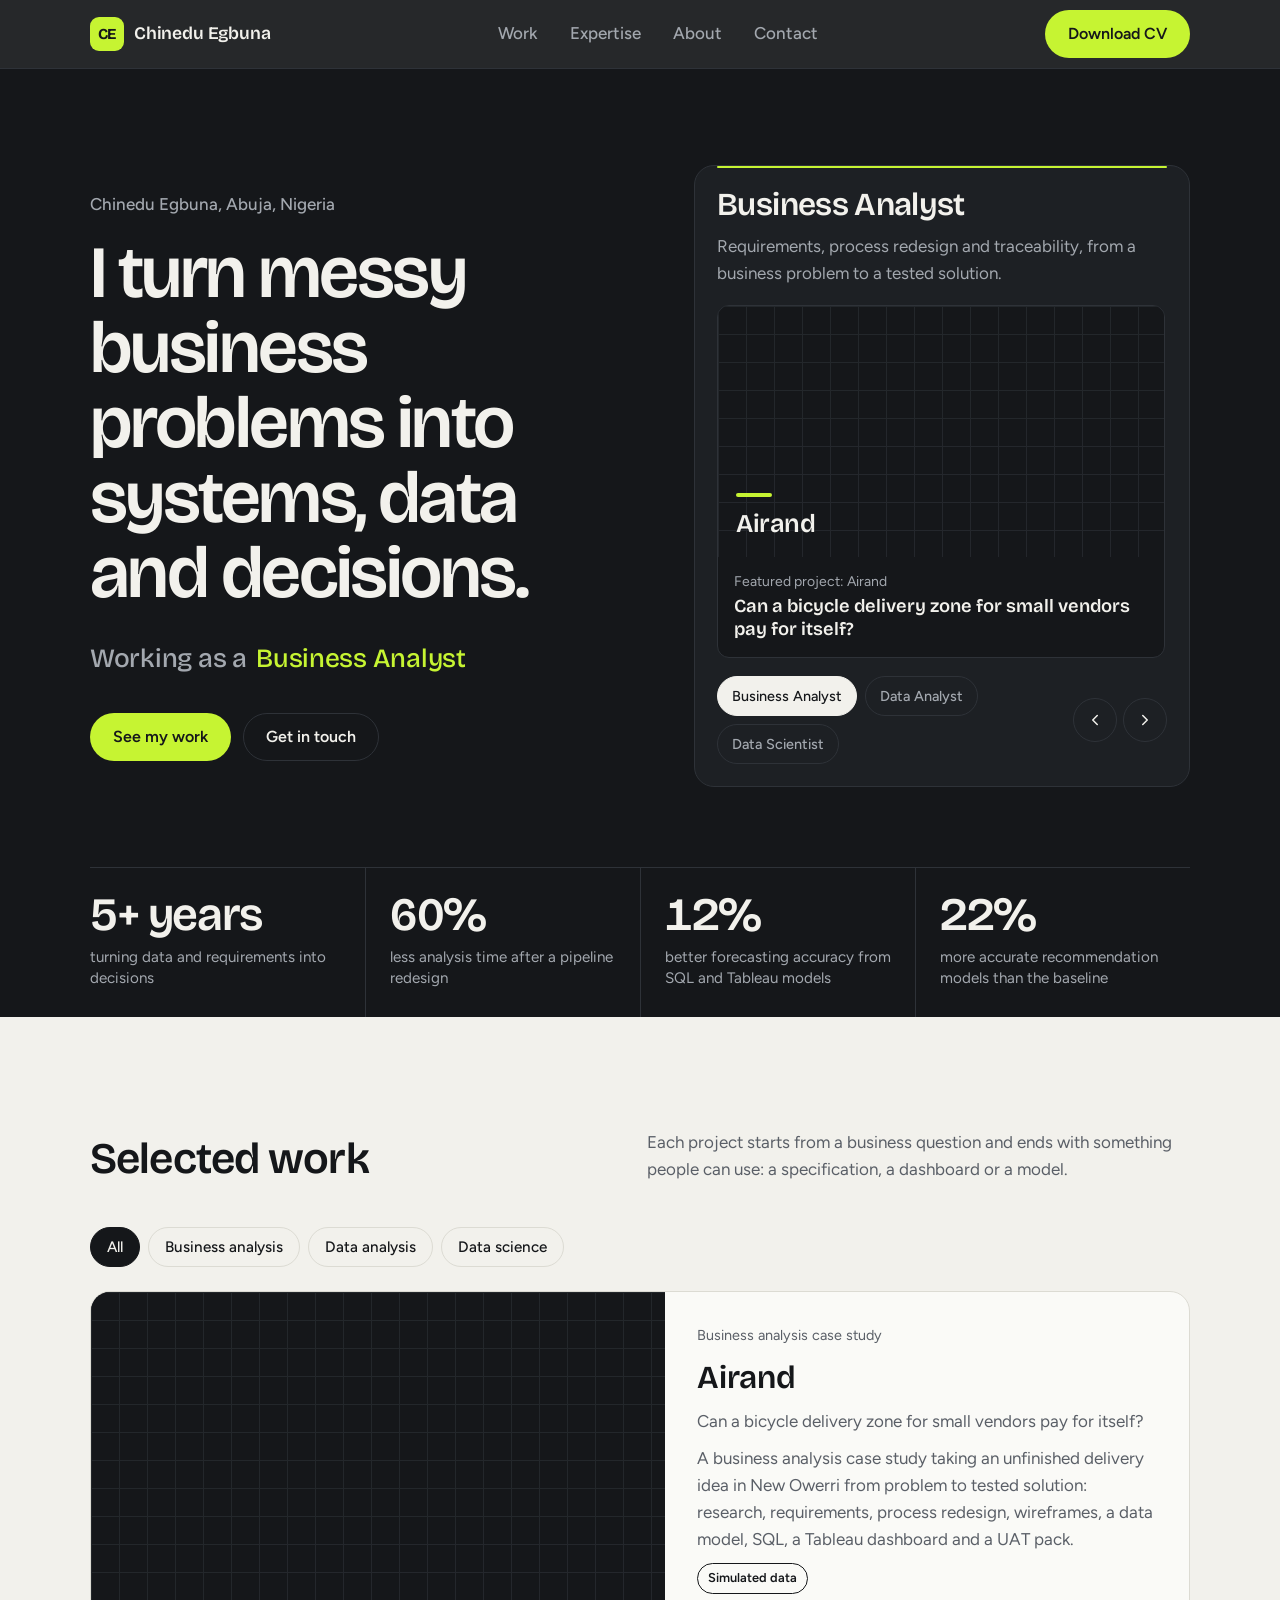
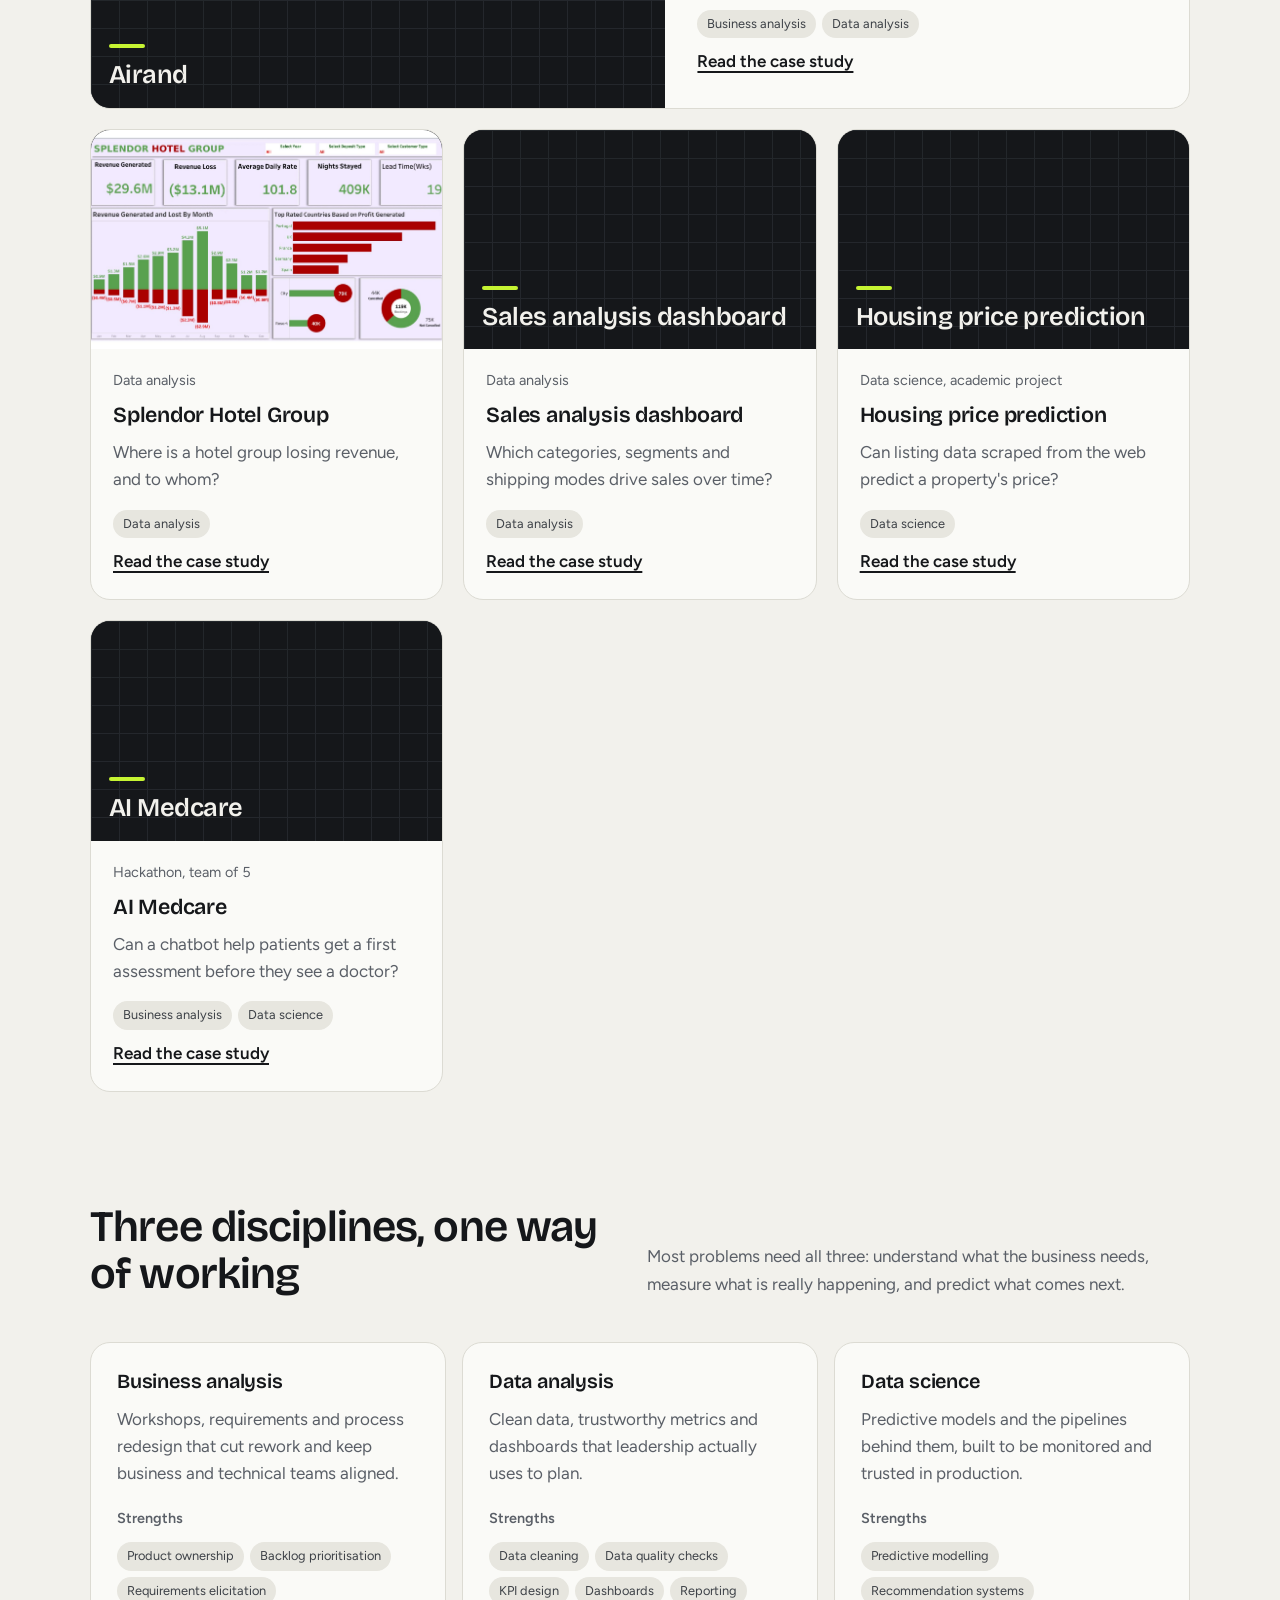
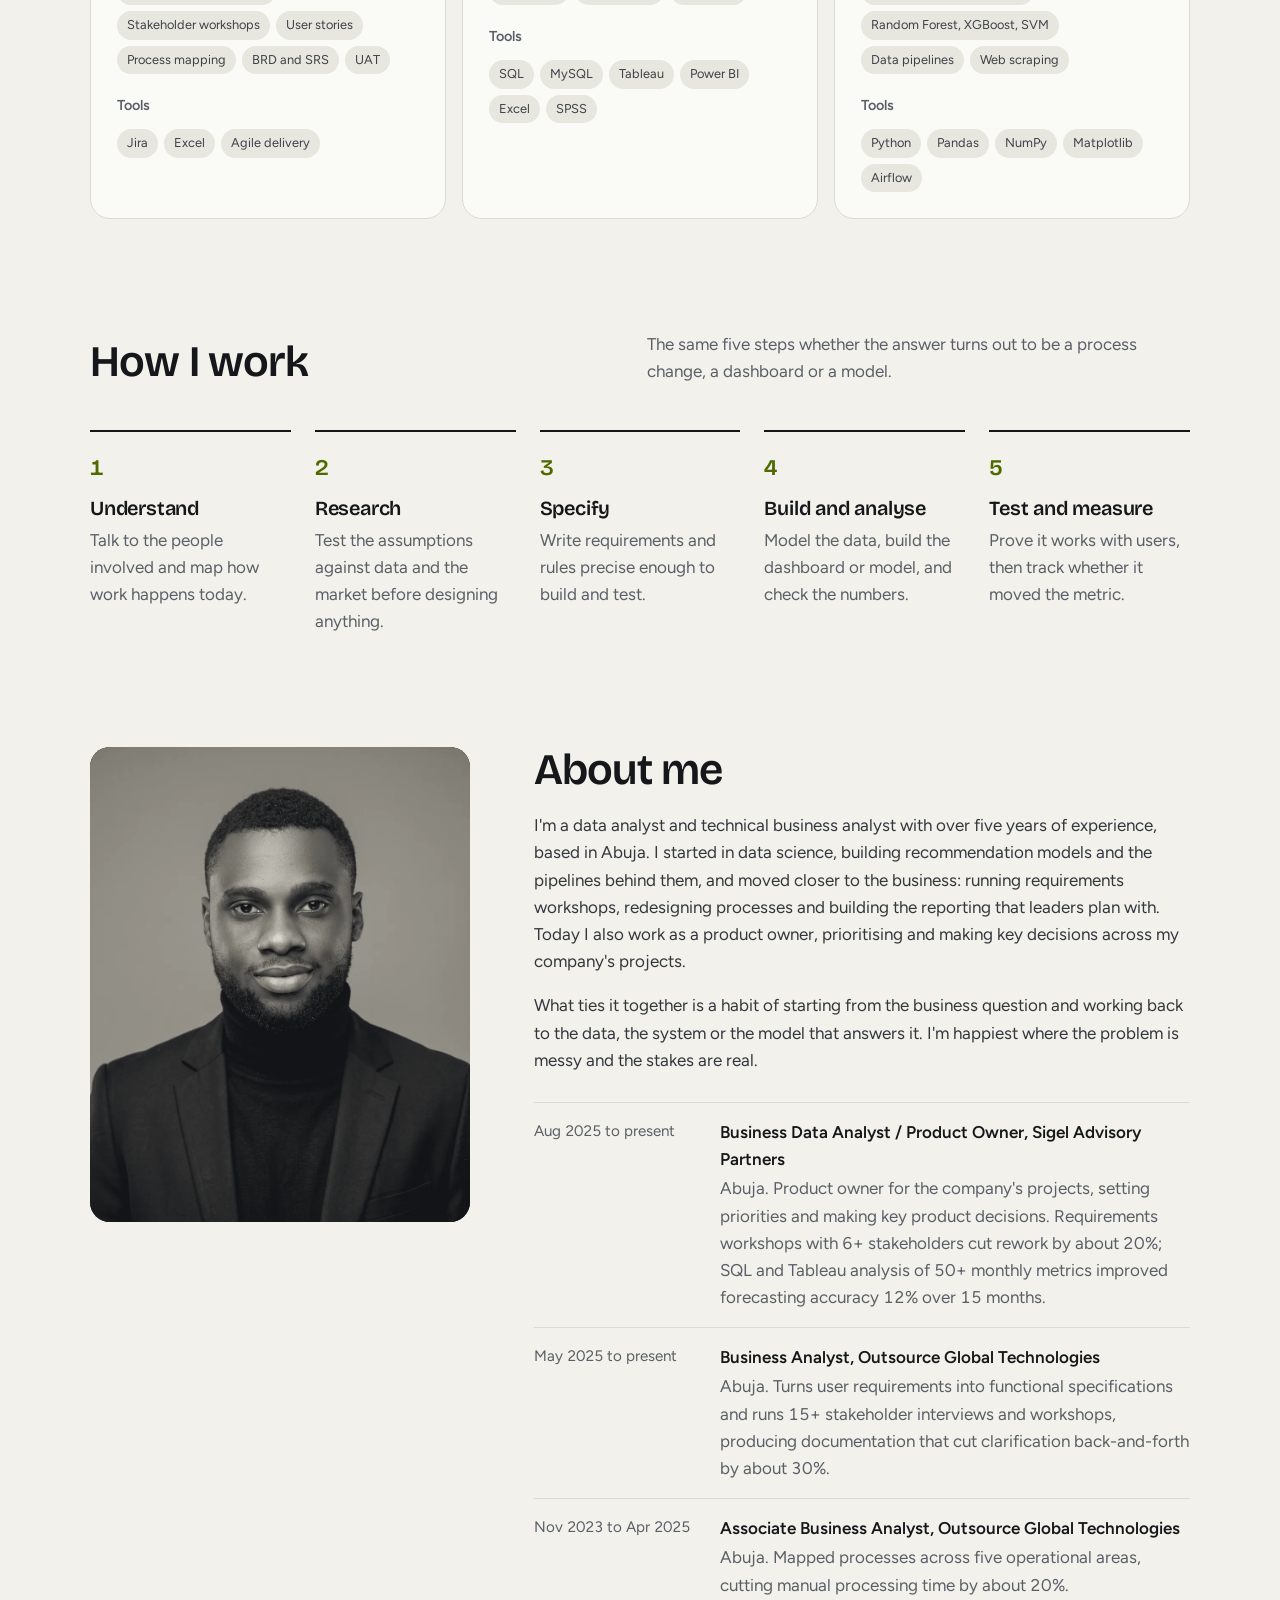
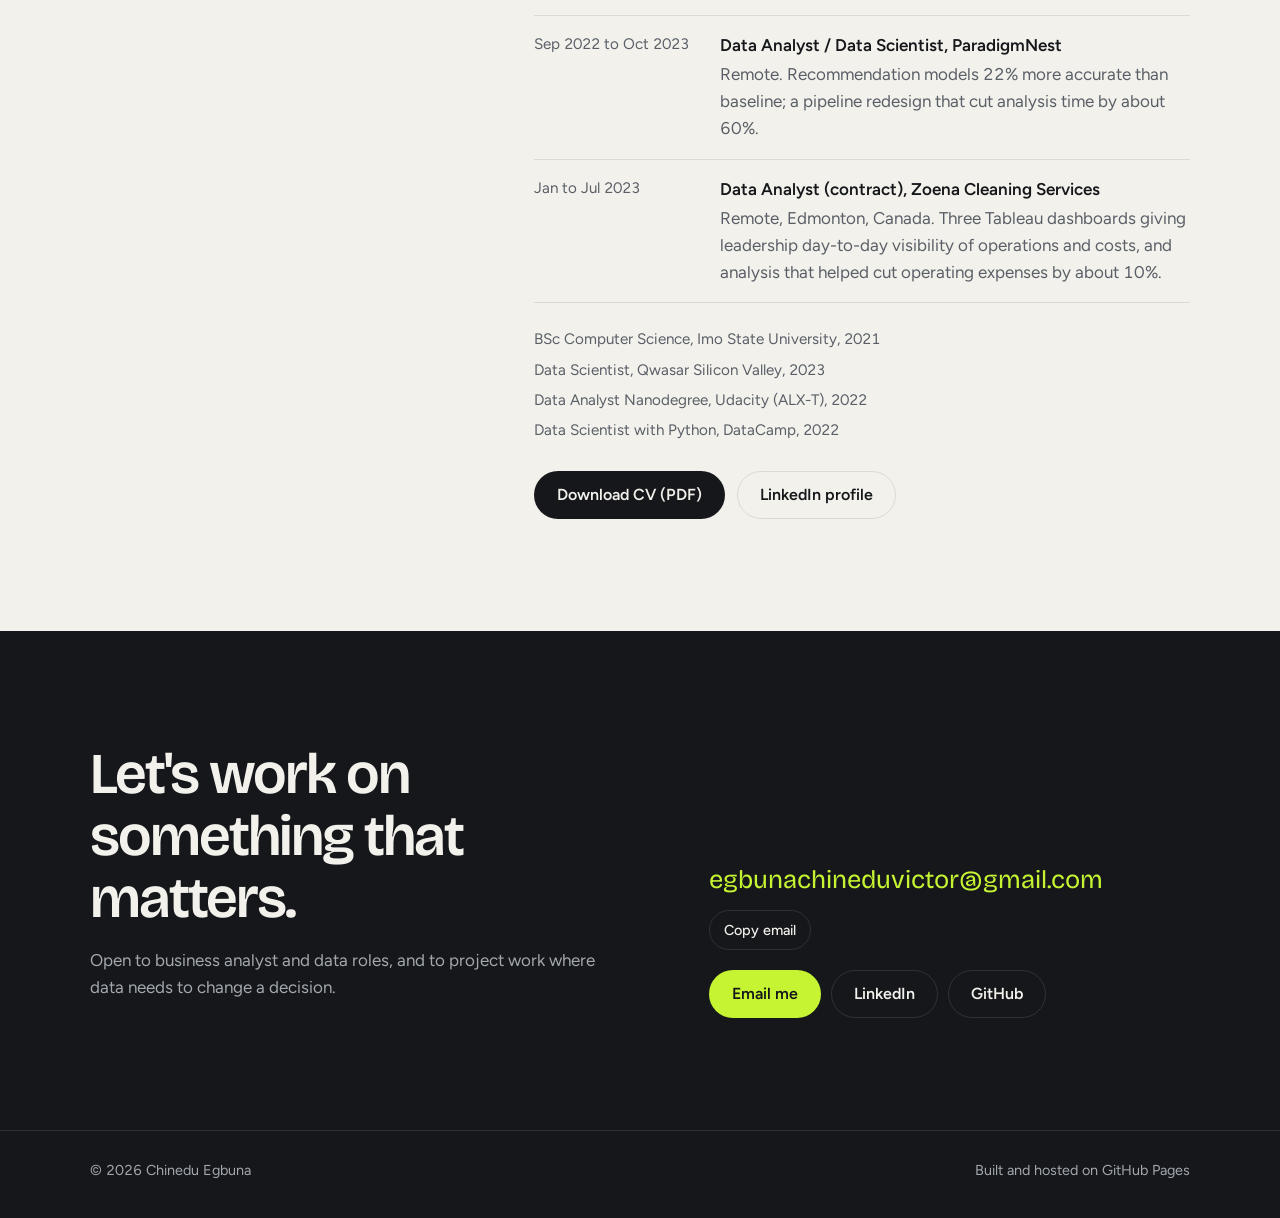
==== commit 7ec6a28b: "Add files via upload" ====
--- a/index.html
+++ b/index.html
@@ -78,7 +78,7 @@
           <div><strong>5+ years</strong><span>turning data and requirements into decisions</span></div>
           <div><strong>60%</strong><span>less analysis time after a pipeline redesign</span></div>
           <div><strong>12%</strong><span>better forecasting accuracy from SQL and Tableau models</span></div>
-          <div><strong>15%</strong><span>higher operational efficiency from three dashboards</span></div>
+          <div><strong>22%</strong><span>more accurate recommendation models than the baseline</span></div>
         </div>
       </div>
     </section>
@@ -163,15 +163,16 @@
           <p>I'm a data analyst and technical business analyst with over five years of experience, based in Abuja. I started in data science, building recommendation models and the pipelines behind them, and moved closer to the business: running requirements workshops, redesigning processes and building the reporting that leaders plan with. Today I also work as a product owner, prioritising and making key decisions across my company's projects.</p>
           <p>What ties it together is a habit of starting from the business question and working back to the data, the system or the model that answers it. I'm happiest where the problem is messy and the stakes are real.</p>
           <ol class="timeline">
-            <li><span class="when">Aug 2025 to present</span><span class="what">Product Owner / Business Analyst, Sigel Advisory Partners</span><span class="where">Abuja. Product owner for the company's projects, setting priorities and making key product decisions. Requirements workshops with 6+ stakeholders cut rework by about 20%; SQL and Tableau analysis of 50+ monthly metrics improved forecasting accuracy 12% over 12 months.</span></li>
-            <li><span class="when">Aug 2024 to Jul 2025</span><span class="what">Business Analyst, Outsource Global Technologies</span><span class="where">Abuja. Analysed processes across five operational areas, cutting manual processing time 20%.</span></li>
-            <li><span class="when">Jan to Jul 2023</span><span class="what">Data Analyst (contract), Zoena Cleaning Services</span><span class="where">Edmonton, Canada (remote). Three Tableau dashboards that raised operational efficiency 15%.</span></li>
-            <li><span class="when">Sep 2022 to Oct 2023</span><span class="what">Data Science, ParadigmNest</span><span class="where">Remote. Recommendation models 22% more accurate than baseline; a pipeline redesign that cut analysis time 60%.</span></li>
+            <li><span class="when">Aug 2025 to present</span><span class="what">Business Data Analyst / Product Owner, Sigel Advisory Partners</span><span class="where">Abuja. Product owner for the company's projects, setting priorities and making key product decisions. Requirements workshops with 6+ stakeholders cut rework by about 20%; SQL and Tableau analysis of 50+ monthly metrics improved forecasting accuracy 12% over 15 months.</span></li>
+            <li><span class="when">May 2025 to present</span><span class="what">Business Analyst, Outsource Global Technologies</span><span class="where">Abuja. Turns user requirements into functional specifications and runs 15+ stakeholder interviews and workshops, producing documentation that cut clarification back-and-forth by about 30%.</span></li>
+            <li><span class="when">Nov 2023 to Apr 2025</span><span class="what">Associate Business Analyst, Outsource Global Technologies</span><span class="where">Abuja. Mapped processes across five operational areas, cutting manual processing time by about 20%.</span></li>
+            <li><span class="when">Sep 2022 to Oct 2023</span><span class="what">Data Analyst / Data Scientist, ParadigmNest</span><span class="where">Remote. Recommendation models 22% more accurate than baseline; a pipeline redesign that cut analysis time by about 60%.</span></li>
+            <li><span class="when">Jan to Jul 2023</span><span class="what">Data Analyst (contract), Zoena Cleaning Services</span><span class="where">Remote, Edmonton, Canada. Three Tableau dashboards giving leadership day-to-day visibility of operations and costs, and analysis that helped cut operating expenses by about 10%.</span></li>
           </ol>
           <div class="creds">
             <span>BSc Computer Science, Imo State University, 2021</span>
             <span>Data Scientist, Qwasar Silicon Valley, 2023</span>
-            <span>ALX-T Data Analyst, Udacity, 2022</span>
+            <span>Data Analyst Nanodegree, Udacity (ALX-T), 2022</span>
             <span>Data Scientist with Python, DataCamp, 2022</span>
           </div>
           <div class="about-actions">
--- a/assets/css/site.css
+++ b/assets/css/site.css
@@ -311,3 +311,7 @@
   .role-progress { display: none; }
 }
 section[id] { scroll-margin-top: 72px; }
+
+/* Wide dashboards: project.js widens the embed to the page width and centres it */
+html, body { overflow-x: clip; }
+.prose .embed-frame { display: flex; justify-content: center; }
